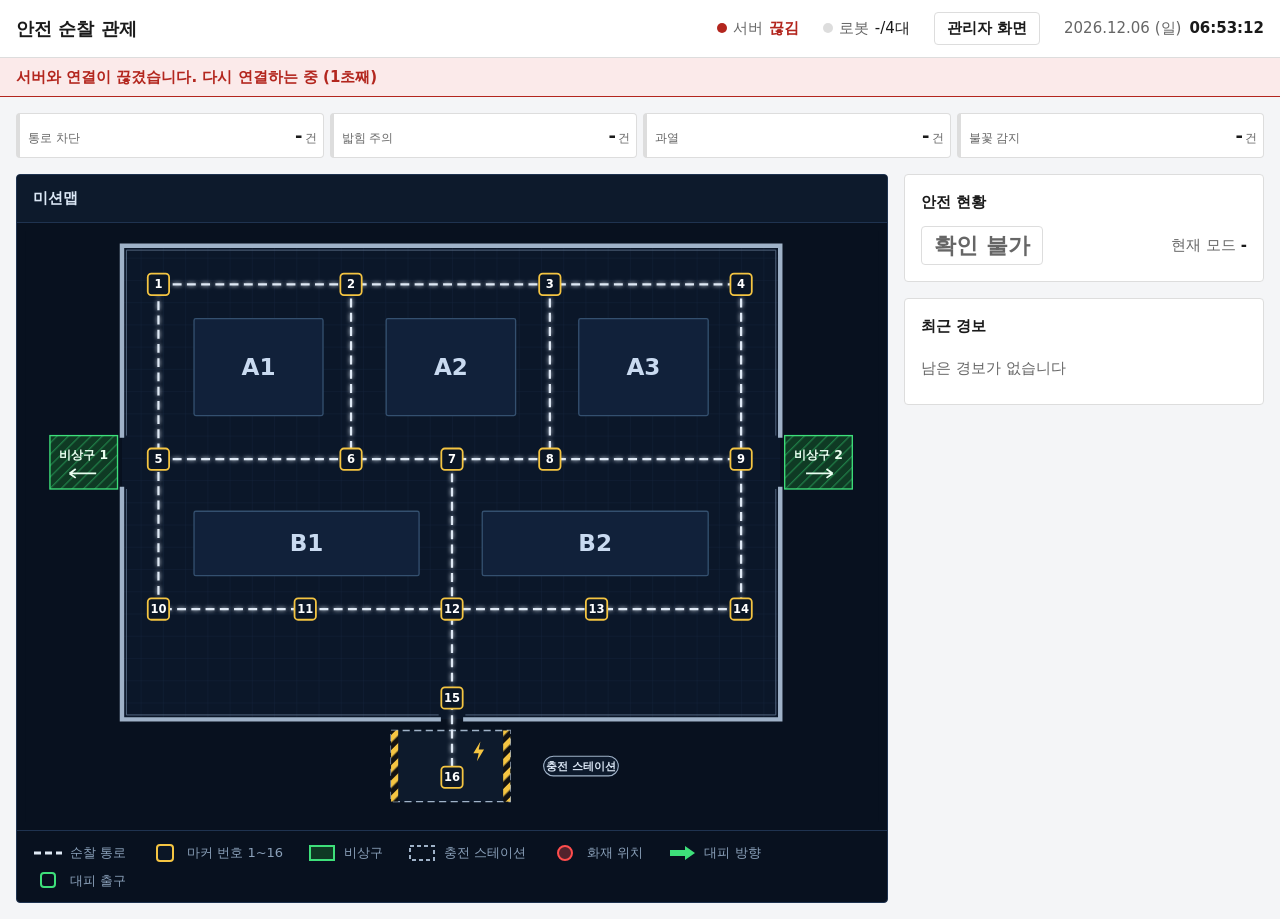
==== dashboard/index.html @ 70837c1e "dashboard: 마커 1~16 배치 준비 (서버 map_config.py가 바뀌면 맞춤) - 지도 그림: 11/27 회의 시안대로 위 줄 1~4, 가운데 줄 5~9(7 가운데 " ====
<!doctype html>
<html lang="ko">
<head>
<meta charset="utf-8">
<meta name="viewport" content="width=device-width, initial-scale=1">
<title>안전 순찰 관제</title>
<link rel="stylesheet" href="css/app.css">
</head>
<body>
<div class="evacuate" id="evacuate" hidden>
  <span>대피 모드: 화살표 방향의 비상구로 대피하세요</span>
  <div class="evacuate-actions" id="evacuate-actions"></div>
</div>

<header class="bar">
  <h1>안전 순찰 관제 <span class="view-name" id="view-name" hidden>관리자 화면</span></h1>
  <div class="conn">
    <div class="conn-item" id="server">
      <span class="dot"></span>
      <span class="label">서버</span>
      <span class="value">연결 중</span>
    </div>
    <div class="conn-item" id="robots">
      <span class="dot"></span>
      <span class="label">로봇</span>
      <span class="value">-</span>
    </div>
    <button type="button" class="sound-btn off" id="sound" data-sound="1" hidden>경보음 켜기</button>
    <a class="bar-btn" id="view-switch" href="?admin">관리자 화면</a>
    <div class="clock">
      <span id="date">-</span>
      <span id="time">-</span>
    </div>
  </div>
</header>

<div class="shell" id="shell">
<!-- 관리자 화면만: 왼쪽 탭. 실시간 관제(지금 일) / 기록(지난 일). 팝업 · 경보음 · 대피 띠는 탭과 상관없이 -->
<nav class="tabs" id="tabs" aria-label="관리자 화면 탭" hidden>
  <button type="button" class="tab on" data-tab="live" aria-pressed="true">실시간 관제 <span class="badge" id="tab-badge" hidden></span></button>
  <button type="button" class="tab" data-tab="records" aria-pressed="false">기록</button>
</nav>

<main class="main">
<div class="notice" id="notice" hidden></div>

<div class="layout">
  <!-- 요약 줄: 관리자 화면은 로봇 3칸 + 경보 4칸, 기본 화면은 경보 4칸. 경보 칸을 누르면 팝업 -->
  <section class="kpis" id="kpis" aria-label="현황 요약"></section>

  <section class="map-panel" aria-label="미션맵">
    <h2>미션맵</h2>
    <div class="map-area">
      <svg id="map" role="img" aria-label="미션맵: 구역 A1~B2, 순찰 통로, 마커 1~16, 비상구, 충전 스테이션"></svg>
    </div>
    <div class="legend" id="legend"></div>
  </section>

  <section class="panel history-panel" id="history-panel" aria-label="경보 이력" hidden>
    <h2>경보 이력 <span class="sub" id="history-sub">서버에 기록된 경보, 최근 것부터</span></h2>
    <div class="table-wrap">
      <table class="history">
        <thead><tr><th>시각</th><th>종류</th><th>로봇</th><th>경로</th><th>위치</th><th>해제</th><th>사진</th></tr></thead>
        <tbody id="history"></tbody>
      </table>
    </div>
    <div class="history-more" id="history-more"></div>
  </section>

  <aside class="side">
    <section class="panel status" aria-label="안전 현황">
      <h2>안전 현황</h2>
      <div class="status-head">
        <span class="level" id="level">-</span>
        <span class="mode">현재 모드 <b id="mode">-</b></span>
      </div>
    </section>

    <section class="panel" id="robot-panel" aria-label="로봇 현황" hidden>
      <h2>로봇 현황 <span class="sub" id="robot-count"></span></h2>
      <ul class="robot-cards" id="robot-list"></ul>
    </section>

    <section class="panel" aria-label="최근 경보">
      <h2>최근 경보</h2>
      <ul class="alerts" id="alerts"></ul>
    </section>
  </aside>

  <aside class="records-side" id="records-side" hidden>
    <section class="panel side-note helmet-panel" id="helmet-panel" aria-label="안전모 미착용 기록" hidden>
      <h2>안전모 미착용 <span class="sub">현장 음성 안내 기록, 누르면 사진</span></h2>
      <div id="helmet"></div>
    </section>

    <section class="panel stats-panel" id="stats-panel" aria-label="정탐률">
      <h2>정탐률 <span class="sub">정탐 ÷ 해제한 경보</span></h2>
      <div id="stats"></div>
    </section>
  </aside>
</div>
</main>
</div>

<!-- 요약 줄 경보 칸에 여러 건이 있을 때 고르는 목록 -->
<div class="kpi-pick" id="kpi-pick" hidden></div>
<div class="popup-wrap" id="popup" hidden></div>
<div class="viewer-wrap" id="viewer" hidden></div>

<div class="popup-wrap login-wrap" id="login" hidden>
  <form class="login" id="login-form" role="dialog" aria-modal="true" aria-labelledby="login-title">
    <h2 id="login-title">관리자 화면</h2>
    <label for="login-password">관리자 비밀번호</label>
    <input type="password" id="login-password" autocomplete="current-password">
    <p class="error" id="login-error" hidden></p>
    <div class="login-actions">
      <button type="submit" class="login-btn" id="login-btn">들어가기</button>
      <a class="login-back" id="login-back" href="./">기본 화면으로</a>
    </div>
  </form>
</div>

<script type="module" src="js/app.js"></script>
</body>
</html>
---- dashboard/css/app.css ----
:root {
  --bg: #f4f5f7;
  --panel: #ffffff;
  --text: #1a1a1a;
  --muted: #666666;
  --line: #dddddd;
  --ok: #1f7a3a;
  --bad: #b3261e;
  --bad-bg: #fbeaea;
  --warn: #8a5a00;
  --warn-bg: #fff3d6;
  --gap: 8px;
  --radius: 4px;
}

* { box-sizing: border-box; }

body {
  margin: 0;
  background: var(--bg);
  color: var(--text);
  font: 15px/1.5 "Pretendard", "Noto Sans KR", system-ui, sans-serif;
}

h1, h2 { margin: 0; font-weight: 600; }
h1 { font-size: 18px; }
h2 { font-size: 15px; margin-bottom: calc(var(--gap) * 1.5); }
.view-name {
  margin-left: var(--gap);
  padding: 1px 8px;
  border: 1px solid var(--text);
  border-radius: var(--radius);
  font-size: 13px;
  font-weight: 600;
  vertical-align: middle;
}
h2 .sub { color: var(--muted); font-weight: 400; }
ul { list-style: none; margin: 0; padding: 0; }

/* ---------- 대피 모드: 화면 맨 위에 크게 ---------- */
.evacuate {
  padding: calc(var(--gap) * 2);
  background: var(--bad);
  color: #ffffff;
  font-size: 24px;
  font-weight: 700;
  text-align: center;
}

.evacuate-actions { display: flex; flex-wrap: wrap; align-items: center; justify-content: center; gap: var(--gap); margin-top: var(--gap); font-size: 15px; font-weight: 600; }
.evacuate-actions:empty { display: none; }
.evac-btn {
  font: inherit;
  padding: 6px 16px;
  border: 2px solid #ffffff;
  border-radius: var(--radius);
  background: transparent;
  color: #ffffff;
  cursor: pointer;
}
.evac-btn.sure { background: #ffffff; color: var(--bad); }
.evac-btn:disabled { opacity: 0.7; cursor: default; }
.evac-btn:focus-visible { outline: 3px solid #ffffff; outline-offset: 2px; }
.evac-error { width: 100%; font-size: 14px; }

/* ---------- 위 막대: 제목, 연결 상태, 시각 ---------- */
.bar {
  display: flex;
  flex-wrap: wrap;
  align-items: center;
  justify-content: space-between;
  gap: calc(var(--gap) * 2);
  padding: calc(var(--gap) * 1.5) calc(var(--gap) * 2);
  background: var(--panel);
  border-bottom: 1px solid var(--line);
}

.conn { display: flex; flex-wrap: wrap; align-items: center; gap: calc(var(--gap) * 3); }
.conn-item { display: flex; align-items: center; gap: 6px; }
.conn-item .label { color: var(--muted); }
.conn-item .value { font-variant-numeric: tabular-nums; }
.conn-item.bad .value { color: var(--bad); font-weight: 600; }
.clock { display: flex; gap: var(--gap); color: var(--muted); font-variant-numeric: tabular-nums; }
.clock #time { color: var(--text); font-weight: 600; }

.dot {
  flex: none;
  width: 10px;
  height: 10px;
  border-radius: 50%;
  background: var(--line);
}
.ok > .dot { background: var(--ok); }
.bad > .dot { background: var(--bad); }
/* 로봇 현황 카드는 점이 카드(li) 안쪽 줄에 있다 */
.robot-cards li.ok .dot { background: var(--ok); }
.robot-cards li.bad .dot { background: var(--bad); }

/* ---------- 끊김 알림 줄 ---------- */
.notice {
  padding: var(--gap) calc(var(--gap) * 2);
  background: var(--bad-bg);
  color: var(--bad);
  border-bottom: 1px solid var(--bad);
  font-weight: 600;
}

/* ---------- 틀: 위 요약 줄, 왼쪽 큰 칸(지도 또는 경보 이력), 오른쪽 칸 ---------- */
.layout {
  display: grid;
  grid-template-columns: minmax(0, 1fr) 360px;
  grid-template-rows: auto auto;
  gap: calc(var(--gap) * 2);
  padding: calc(var(--gap) * 2);
}
.kpis { grid-column: 1 / -1; grid-row: 1; }
.map-panel { grid-column: 1; grid-row: 2; }
.side { grid-column: 2; grid-row: 2; align-self: start; display: flex; flex-direction: column; gap: calc(var(--gap) * 2); }
/* 기록 탭의 오른쪽 칸 (안전모 미착용, 정탐률) */
.records-side { grid-column: 2; grid-row: 2; align-self: start; display: flex; flex-direction: column; gap: calc(var(--gap) * 2); }
.records-side[hidden] { display: none; }
/* 탭이 있는 관리자 화면에서 오른쪽 칸이 표 · 지도 폭 때문에 화면 밖으로 밀리지 않게 */
.main { min-width: 0; }

/* ---------- 탭 (관리자 화면): 왼쪽 세로 탭, 좁은 화면에서는 위 가로 탭 ---------- */
.shell.has-tabs { display: grid; grid-template-columns: 168px minmax(0, 1fr); align-items: start; }
.tabs {
  position: sticky;
  top: 0;
  display: flex;
  flex-direction: column;
  gap: 4px;
  min-height: calc(100vh - 60px);
  padding: calc(var(--gap) * 2) var(--gap);
  background: var(--panel);
  border-right: 1px solid var(--line);
}
.tabs[hidden] { display: none; }
.tab {
  display: flex;
  align-items: center;
  justify-content: space-between;
  font: inherit;
  font-weight: 600;
  padding: 10px 12px;
  border: 0;
  border-radius: var(--radius);
  background: none;
  color: var(--muted);
  text-align: left;
  cursor: pointer;
}
.tab:hover { background: var(--bg); color: var(--text); }
.tab.on { background: var(--text); color: #ffffff; }
.tab:focus-visible { outline: 2px solid var(--text); outline-offset: 2px; }
.badge { min-width: 22px; padding: 1px 7px; border-radius: 11px; background: var(--bad); color: #ffffff; font-size: 12px; text-align: center; }
.badge[hidden] { display: none; }
/* 실시간 관제: 지도 + 오른쪽 칸. 기록: 경보 이력 + 기록 오른쪽 칸 */
.shell.tab-live .history-panel,
.shell.tab-live .records-side,
.shell.tab-records .map-panel,
.shell.tab-records .side { display: none; }

/* ---------- 요약 줄 (지도 위) ---------- */
/* 늘 한 줄 (관리자 7칸, 기본 4칸). 칸은 같은 폭으로 나눠 가지고, 이름은 줄이 바뀌지 않는다 */
.kpis { display: flex; gap: var(--gap); }
.kpi {
  flex: 1 1 0;
  min-width: 0;
  display: flex;
  align-items: baseline;
  gap: 6px;
  padding: 10px 12px;
  background: var(--panel);
  border: 1px solid var(--line);
  border-left: 4px solid var(--line);
  border-radius: var(--radius);
}
/* 로봇 칸과 경보 칸 사이를 조금 띄운다 */
.kpi.group-end { margin-right: calc(var(--gap) * 2); }
.kpi-label { margin-right: auto; min-width: 0; overflow: hidden; color: var(--muted); font-size: 13px; white-space: nowrap; text-overflow: ellipsis; }
.kpi b { font-size: 22px; font-variant-numeric: tabular-nums; }
.kpi-unit { color: var(--muted); font-size: 13px; white-space: nowrap; }
.kpi.ok { border-left-color: var(--ok); }
.kpi.warn { border-left-color: var(--warn); background: var(--warn-bg); }
.kpi.warn b { color: var(--warn); }
.kpi.bad { border-left-color: var(--bad); background: var(--bad-bg); }
.kpi.bad b { color: var(--bad); }
/* 중간 폭(노트북 작은 화면): 칸 안 여백과 글자를 줄여 이름이 잘리지 않게 */
@media (max-width: 1300px) {
  .kpis { gap: 6px; }
  .kpi { gap: 2px; padding: 8px 6px 8px 8px; }
  .kpi-label, .kpi-unit { font-size: 12px; }
  .kpi b { font-size: 18px; }
  .kpi.group-end { margin-right: var(--gap); }
}
.kpi-btn { font: inherit; color: inherit; text-align: left; cursor: pointer; }
.kpi-btn:hover { box-shadow: inset 0 0 0 2px var(--text); }
.kpi-btn:focus-visible { outline: 2px solid var(--text); outline-offset: 2px; }
/* 여러 건일 때 고르는 목록 (누른 칸 바로 아래) */
.kpi-pick {
  position: absolute;
  z-index: 9;
  width: 290px;
  padding: var(--gap);
  background: var(--panel);
  border: 1px solid var(--text);
  border-radius: var(--radius);
}
.kpi-pick[hidden] { display: none; }
.kpi-pick-title { margin: 0 0 6px; color: var(--muted); font-size: 13px; }
.kpi-pick ul { margin: 0; padding: 0; list-style: none; }
.kpi-pick button {
  display: grid;
  grid-template-columns: 80px 1fr auto;
  gap: var(--gap);
  width: 100%;
  padding: 6px 8px;
  border: 0;
  border-radius: var(--radius);
  background: none;
  font: inherit;
  font-size: 14px;
  text-align: left;
  cursor: pointer;
}
.kpi-pick button:hover { background: var(--bg); }
.kpi-pick button:focus-visible { outline: 2px solid var(--text); outline-offset: -2px; }

.panel {
  background: var(--panel);
  border: 1px solid var(--line);
  border-radius: var(--radius);
  padding: calc(var(--gap) * 2);
}

/* 지도 패널은 계획 페이지의 관제 지도처럼 어두운 화면 */
.map-panel {
  display: flex;
  flex-direction: column;
  align-self: start;
  background: #08111f;
  color: #dbe7f5;
  border: 1px solid #1f3350;
  border-radius: var(--radius);
  overflow: hidden;
}
.map-panel h2 {
  margin: 0;
  padding: calc(var(--gap) * 1.5) calc(var(--gap) * 2);
  background: #0d1a2c;
  border-bottom: 1px solid #1f3350;
}
.map-area { padding: var(--gap); }
.map-area svg { display: block; width: 100%; height: auto; }
.legend {
  display: flex;
  flex-wrap: wrap;
  gap: var(--gap) calc(var(--gap) * 3);
  padding: calc(var(--gap) * 1.5) calc(var(--gap) * 2);
  border-top: 1px solid #1f3350;
  font-size: 13px;
  color: #8aa0b9;
}
.legend span { display: inline-flex; align-items: center; gap: 7px; }
.legend svg { flex: none; }

/* 경보 이력은 기록 탭의 왼쪽 큰 칸 */
.history-panel { grid-column: 1; grid-row: 2; align-self: start; }
.table-wrap { overflow-x: auto; }
.history { width: 100%; min-width: 440px; border-collapse: collapse; font-size: 14px; }
.history th, .history td { padding: 6px; border-bottom: 1px solid var(--line); text-align: left; white-space: nowrap; }
/* 해제 칸은 "경보 해제"와 시각 사이에서 줄이 바뀔 수 있다 */
.history td.state { white-space: normal; }
.history td.state span { white-space: nowrap; }
.history th { color: var(--muted); font-weight: 500; font-size: 13px; }
.history .type { font-weight: 600; }
.history .type.fire { color: var(--bad); }
.history .type.warn { color: var(--warn); }
.history .done { color: var(--muted); }
.history .open { color: var(--bad); font-weight: 600; }
.history .empty { color: var(--muted); }
.row-btn {
  padding: 0;
  border: 0;
  background: none;
  font: inherit;
  color: inherit;
  text-decoration: underline;
  cursor: pointer;
  font-variant-numeric: tabular-nums;
}
.photo-btn {
  display: inline-block;
  padding: 2px 10px;
  border: 1px solid var(--line);
  border-radius: var(--radius);
  color: var(--text);
  font-size: 13px;
  text-decoration: none;
}
.photo-btn:hover { background: var(--bg); }
.photo-btn:focus-visible { outline: 2px solid var(--text); outline-offset: 2px; }
.no-photo { color: var(--muted); font-size: 13px; }
.row-btn:focus-visible { outline: 2px solid var(--text); outline-offset: 2px; }
.done-text { margin: 0; padding: 8px 14px; border: 1px solid var(--line); border-radius: var(--radius); color: var(--muted); text-align: center; }

@media (max-width: 900px) {
  /* minmax(0, …): 경보 이력 표의 최소 폭 때문에 화면 전체가 옆으로 밀리지 않게. 표는 자기 칸 안에서 옆으로 넘긴다 */
  .layout { grid-template-columns: minmax(0, 1fr); grid-template-rows: none; }
  .kpis, .map-panel, .history-panel, .records-side { grid-column: auto; grid-row: auto; }
  /* 한 줄로 쌓일 때: 요약 줄, 안전 현황, 지도 순. 오른쪽 칸 틀을 풀어 칸마다 순서를 정한다 */
  .kpis { order: -2; }
  .side { display: contents; }
  .side > .status { order: -1; }
  .kpi.group-end { margin-right: 0; }
  /* 휴대폰처럼 좁으면 두 줄: 로봇 3칸 한 줄, 경보 4칸 한 줄 */
  .kpis { flex-wrap: wrap; }
  .kpi { flex: 1 1 calc(25% - 6px); }
  .kpi.robot-tile { flex-basis: calc(33.3% - 6px); }
  /* 탭은 위 가로 탭으로 */
  .shell.has-tabs { grid-template-columns: minmax(0, 1fr); }
  .tabs { position: static; flex-direction: row; min-height: 0; padding: var(--gap) 16px; border-right: 0; border-bottom: 1px solid var(--line); }
  .tab { flex: 1; justify-content: center; gap: 6px; }
}

/* ---------- 안전 현황 ---------- */
.status-head {
  display: flex;
  flex-wrap: wrap;
  align-items: center;
  justify-content: space-between;
  gap: var(--gap);
}
.status-head .mode { color: var(--muted); }
.status-head .mode b { color: var(--text); }
#mode.evacuate-text { color: var(--bad); }

.level {
  display: inline-block;
  padding: 2px 12px;
  border: 1px solid var(--line);
  border-radius: var(--radius);
  font-size: 22px;
  font-weight: 700;
}
.level.safe { color: var(--ok); border-color: var(--ok); }
.level.caution { color: var(--warn); border-color: var(--warn); background: var(--warn-bg); }
.level.fire { color: #ffffff; border-color: var(--bad); background: var(--bad); }
.level.unknown { color: var(--muted); }


/* ---------- 로봇 현황 ---------- */
.robot-cards { display: grid; grid-template-columns: 1fr 1fr; gap: var(--gap); }
.robot-cards li {
  padding: var(--gap) calc(var(--gap) * 1.5);
  border: 1px solid var(--line);
  border-radius: var(--radius);
}
.robot-cards li.bad { border-color: var(--bad); background: var(--bad-bg); }
.robot-cards .top { display: flex; align-items: center; gap: 6px; margin-bottom: 2px; }
.robot-cards .name { font-weight: 600; }
.robot-cards .state { margin-left: auto; font-size: 13px; }
.robot-cards li.bad .state { color: var(--bad); font-weight: 600; }
/* 길 중간에 멈춘 로봇: 주황 테두리, 상태 "멈춤", 아래에 이유 (연결 끊김보다 약하게) */
.robot-cards li.stopped { border-color: var(--warn); background: var(--warn-bg); }
.robot-cards li.stopped .state { color: var(--warn); font-weight: 600; }
.robot-cards .stop-reason { font-size: 13px; color: var(--warn); font-weight: 600; }
.robot-cards .place { font-size: 14px; }
.robot-cards .meta { font-size: 13px; color: var(--muted); font-variant-numeric: tabular-nums; }
.robot-cards .meta > span { white-space: nowrap; }
.robot-cards .version { margin-top: 2px; font-size: 12px; color: var(--muted); font-variant-numeric: tabular-nums; }
.robot-cards .battery.low { color: var(--warn); font-weight: 600; }
.robot-cards .battery.empty { color: var(--bad); font-weight: 600; }

/* ---------- 최근 경보 ---------- */
.alerts li {
  display: grid;
  grid-template-columns: 1fr auto;
  gap: 0 var(--gap);
  padding: var(--gap) 0;
  border-bottom: 1px solid var(--line);
}
.alerts li:last-child { border-bottom: 0; }
.alerts .type { font-weight: 600; }
.alerts .type.fire { color: var(--bad); }
.alerts .type.warn { color: var(--warn); }
.alerts .where { grid-column: 1; font-size: 13px; color: var(--muted); }
.alerts .at { grid-row: 1; grid-column: 2; font-size: 13px; color: var(--muted); font-variant-numeric: tabular-nums; }
.alerts .empty { color: var(--muted); }

/* 관리자 화면: 최근 경보를 눌러 경보 상세에서 본다 */
.alerts li:has(.alert-btn) { display: block; padding: 0; }
.alert-btn {
  display: grid;
  grid-template-columns: 1fr auto;
  gap: 0 var(--gap);
  width: 100%;
  padding: var(--gap) 6px;
  border: 0;
  background: none;
  font: inherit;
  color: inherit;
  text-align: left;
  cursor: pointer;
}
.alert-btn:focus-visible { outline: 2px solid var(--text); outline-offset: -2px; }

/* ---------- 경보 사진 (팝업) ---------- */
.muted { color: var(--muted); font-size: 13px; }

.photo { display: block; margin-bottom: var(--gap); }
.photo img { display: block; width: 100%; aspect-ratio: 4 / 3; object-fit: cover; border: 1px solid var(--line); border-radius: var(--radius); }
.photo.none {
  display: flex;
  align-items: center;
  justify-content: center;
  aspect-ratio: 4 / 3;
  background: var(--bg);
  border: 1px solid var(--line);
  border-radius: var(--radius);
  color: var(--muted);
}

.error { margin: var(--gap) 0 0; color: var(--bad); font-size: 13px; }

/* ---------- 경보음 켜기 (관리자 화면) ---------- */
/* 위 막대 버튼(경보음, 관리자 화면 · 기본 화면으로)은 옆의 서버 · 로봇 글자와 같은 크기 */
.sound-btn,
.bar-btn {
  font: inherit;
  padding: 4px 12px;
  border: 1px solid var(--line);
  border-radius: var(--radius);
  background: var(--panel);
  color: var(--text);
  cursor: pointer;
}
.sound-btn.off { border-color: var(--warn); background: var(--warn-bg); color: var(--warn); font-weight: 600; }
.sound-btn:focus-visible,
.bar-btn:focus-visible { outline: 2px solid var(--text); outline-offset: 2px; }
.bar-btn { display: inline-block; text-decoration: none; font-weight: 600; }
.bar-btn:hover { background: var(--bg); }

/* ---------- 경보 팝업: 통로 차단 · 밟힘 주의 · 과열 · 불꽃 감지 ---------- */
/* 기본 화면은 위치 지도와 위치 글만 */
.popup-body.where-only { grid-template-columns: 1fr; }
/* 팝업의 값 (시각, 로봇, 경로, 위치, 신뢰도, 온도, 사람): 사진 · 지도 아래 한 줄, 좁으면 여러 줄 */
.popup .fields { grid-template-columns: repeat(auto-fit, minmax(110px, 1fr)); margin: 0 0 calc(var(--gap) * 1.5); }
.popup-wrap {
  position: fixed;
  inset: 0;
  z-index: 10;
  display: flex;
  align-items: center;
  justify-content: center;
  padding: 16px;
  background: rgba(0, 0, 0, 0.45);
}
.popup-wrap[hidden] { display: none; }
.popup {
  width: min(720px, 100%);
  max-height: 100%;
  overflow: auto;
  padding: calc(var(--gap) * 2);
  background: var(--panel);
  border-top: 6px solid var(--warn);
  border-radius: var(--radius);
}
.popup.fire { border-top-color: var(--bad); }
.popup-head { display: flex; flex-wrap: wrap; align-items: baseline; justify-content: space-between; gap: var(--gap); margin-bottom: calc(var(--gap) * 1.5); }
.popup-head h2 { margin: 0; font-size: 22px; }
.popup.fire .popup-head h2 { color: var(--bad); }
.popup.warn .popup-head h2 { color: var(--warn); }
.popup-body { display: grid; grid-template-columns: minmax(0, 1fr) minmax(0, 1fr); gap: calc(var(--gap) * 1.5); margin-bottom: calc(var(--gap) * 1.5); }
.popup-body .photo { margin: 0; }
.mini-map { display: block; width: 100%; height: auto; border-radius: var(--radius); }
.popup-where { margin: var(--gap) 0 0; font-weight: 600; }
.popup button {
  font: inherit;
  padding: 8px 14px;
  border-radius: var(--radius);
  cursor: pointer;
}
.popup .check { width: 100%; border: 1px solid var(--text); background: var(--text); color: #ffffff; font-weight: 600; }
.popup .check:disabled { opacity: 0.6; cursor: default; }
.popup-close { width: 100%; margin-top: var(--gap); border: 1px solid var(--line); background: var(--panel); color: var(--muted); }
.popup button:focus-visible { outline: 2px solid var(--text); outline-offset: 2px; }
@media (max-width: 600px) {
  .popup-body { grid-template-columns: 1fr; }
}

/* ---------- 사진 크게 보기 (팝업보다 위) ---------- */
.viewer-wrap {
  position: fixed;
  inset: 0;
  z-index: 20;
  display: flex;
  align-items: center;
  justify-content: center;
  padding: 16px;
  background: rgba(0, 0, 0, 0.8);
}
.viewer-wrap[hidden] { display: none; }
.viewer { display: flex; flex-direction: column; align-items: center; gap: var(--gap); max-width: 100%; max-height: 100%; }
.viewer img { display: block; max-width: 100%; max-height: calc(100vh - 100px); object-fit: contain; border-radius: var(--radius); }
.viewer-close {
  font: inherit;
  padding: 8px 24px;
  border: 1px solid #ffffff;
  border-radius: var(--radius);
  background: transparent;
  color: #ffffff;
  cursor: pointer;
}
.viewer-close:focus-visible { outline: 2px solid #ffffff; outline-offset: 2px; }

.fields { display: grid; grid-template-columns: 1fr 1fr; gap: var(--gap); margin: calc(var(--gap) * 1.5) 0 0; }
.fields dt { color: var(--muted); font-size: 13px; }
.fields dd { margin: 0; font-variant-numeric: tabular-nums; }

/* ---------- 관리자 비밀번호 (관리자 화면에 들어갈 때, 비밀번호가 바뀌었을 때) ---------- */
.login-wrap { z-index: 20; }
.login {
  display: flex;
  flex-direction: column;
  gap: var(--gap);
  width: min(360px, 100%);
  padding: calc(var(--gap) * 2.5);
  background: var(--panel);
  border-top: 6px solid var(--text);
  border-radius: var(--radius);
}
.login h2 { margin: 0 0 var(--gap); font-size: 20px; }
.login label { color: var(--muted); font-size: 14px; }
.login input {
  font: inherit;
  padding: 8px 10px;
  border: 1px solid var(--line);
  border-radius: var(--radius);
}
.login input:focus-visible { outline: 2px solid var(--text); outline-offset: 1px; }
.login .error { margin: 0; }
.login-actions { display: flex; align-items: center; justify-content: space-between; gap: var(--gap); margin-top: var(--gap); }
.login-btn {
  font: inherit;
  font-weight: 600;
  padding: 8px 18px;
  border: 1px solid var(--text);
  border-radius: var(--radius);
  background: var(--text);
  color: #ffffff;
  cursor: pointer;
}
.login-btn:disabled { opacity: 0.6; cursor: default; }
.login-btn:focus-visible { outline: 2px solid var(--text); outline-offset: 2px; }
.login-back { color: var(--muted); font-size: 14px; }

/* ---------- 경보 해제 · 오탐 (경보 상세 칸, 팝업) ---------- */
/* 경보 해제가 넓고, 오탐은 테두리만. 상세 칸 · 팝업의 width: 100%보다 뒤에 둔다 */
.check-row { display: flex; gap: var(--gap); }
.check-row .check { width: auto; flex: 2 1 0; }
.check-row .check.false-alarm { flex: 1 1 0; background: var(--panel); color: var(--text); }
.check-row .check.false-alarm:hover { background: var(--bg); }

/* ---------- 정탐률, 경보 이력 더 보기 (관리자 화면) ---------- */
/* 정탐률: 오른쪽 칸 맨 아래, 작은 글씨 (참고용 정보) */
.stats-panel h2 { font-size: 14px; }
.stat-table { width: 100%; border-collapse: collapse; font-size: 13px; font-variant-numeric: tabular-nums; }
.stat-table th, .stat-table td { padding: 3px 0; text-align: left; font-weight: 400; }
.stat-table th { color: var(--muted); }
.stat-table td:nth-child(2) { width: 48px; text-align: right; padding-right: 10px; }
.stat-table td.muted { font-size: 12px; }
.stat-table tr:first-child th, .stat-table tr:first-child td:nth-child(2) { color: var(--text); font-weight: 600; }
/* 안전모 미착용 기록: 정탐률과 같은 작은 글씨 */
.helmet-panel h2 { font-size: 14px; }
.helmet-panel p { margin: 0 0 6px; font-size: 13px; }
.helmet-panel .helmet-count b { font-size: 15px; }
.helmet-panel .empty { color: var(--muted); }
.helmet-recent td { padding: 3px 8px 3px 0; white-space: nowrap; }
.stat-note { margin: var(--gap) 0 0; color: var(--muted); font-size: 12px; }
.history-more { display: flex; flex-wrap: wrap; align-items: center; gap: var(--gap); margin-top: var(--gap); }
.history-more:empty { display: none; }
.history-more .error { margin: 0; }
.more-btn {
  font: inherit;
  font-size: 14px;
  padding: 4px 12px;
  border: 1px solid var(--line);
  border-radius: var(--radius);
  background: var(--panel);
  color: var(--text);
  cursor: pointer;
}
.more-btn:hover { background: var(--bg); }
.more-btn:focus-visible { outline: 2px solid var(--text); outline-offset: 2px; }

/* ---------- 멈춘 로봇: 다시 출발 (관리자 화면) ---------- */
.resume-btn {
  margin-top: 6px;
  padding: 3px 12px;
  border: 1px solid var(--warn);
  border-radius: var(--radius);
  background: var(--panel);
  color: var(--warn);
  font: inherit;
  font-size: 13px;
  font-weight: 600;
  cursor: pointer;
}
.resume-btn:hover { background: var(--warn-bg); }
.resume-btn:disabled { opacity: 0.6; cursor: default; }
.resume-btn:focus-visible { outline: 2px solid var(--text); outline-offset: 2px; }
.robot-cards .error { margin: 4px 0 0; }

/* ---------- 안전모 미착용 기록: 줄을 누르면 사진 팝업 ---------- */
.helmet-hint { margin: 4px 0 2px; }
.helmet-list { margin: 0; padding: 0; list-style: none; }
.helmet-btn {
  display: grid;
  grid-template-columns: 78px 1fr auto auto;
  gap: 8px;
  width: 100%;
  padding: 4px 6px;
  border: 0;
  border-radius: var(--radius);
  background: none;
  font: inherit;
  font-size: 13px;
  text-align: left;
  white-space: nowrap;
  cursor: pointer;
}
.helmet-btn:hover { background: var(--bg); }
.helmet-btn:focus-visible { outline: 2px solid var(--text); outline-offset: -2px; }
.helmet-photo { color: var(--text); text-decoration: underline; }
.helmet-photo.none { color: var(--muted); text-decoration: none; }
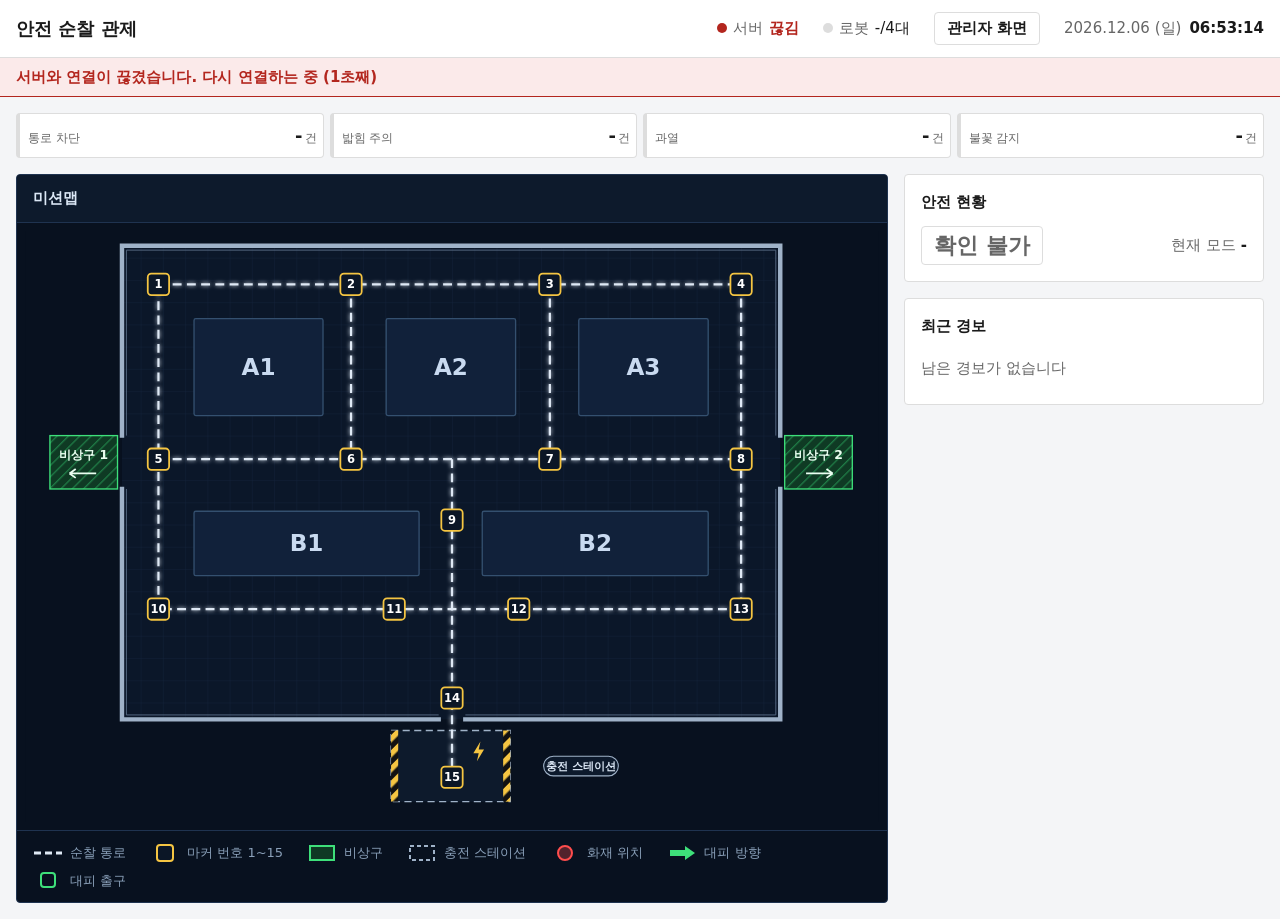
==== commit 397a3ca2: "Merge pull request #30 from myeongsu-dev/dashboard/plan dashboard: 대피 안내, 관리자 잠금, 오탐 · 지난 경보, 관리자 화면" ====
--- a/dashboard/index.html
+++ b/dashboard/index.html
@@ -51,7 +51,7 @@
   <section class="map-panel" aria-label="미션맵">
     <h2>미션맵</h2>
     <div class="map-area">
-      <svg id="map" role="img" aria-label="미션맵: 구역 A1~B2, 순찰 통로, 마커 1~16, 비상구, 충전 스테이션"></svg>
+      <svg id="map" role="img" aria-label="미션맵: 구역 A1~B2, 순찰 통로, 마커 1~15, 비상구, 충전 스테이션"></svg>
     </div>
     <div class="legend" id="legend"></div>
   </section>
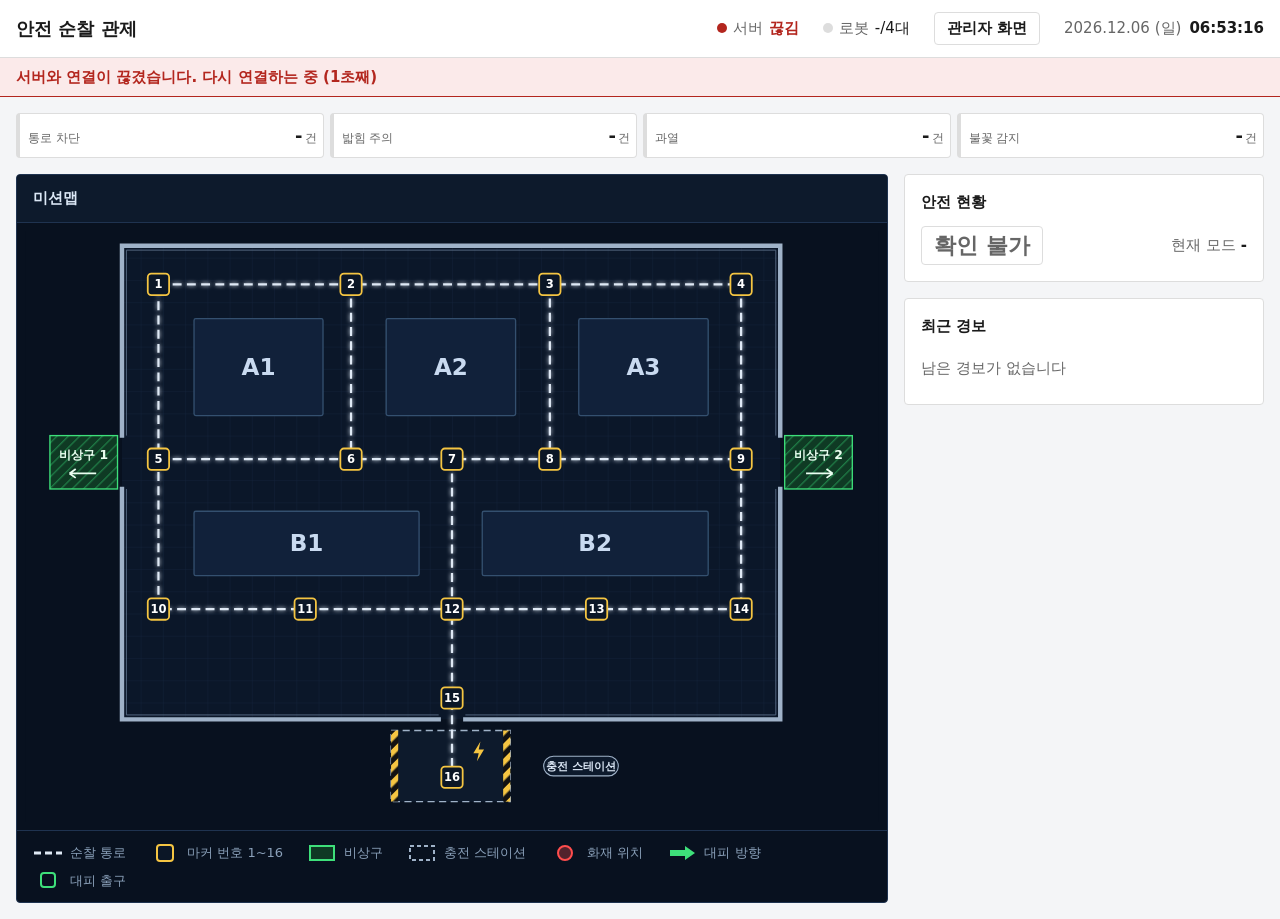
==== commit 6c5cd526: "Merge pull request #36 from myeongsu-dev/dashboard/markers-16 dashboard: 새 맵(마커 1~16) 지도, 서버 대기(wait" ====
--- a/dashboard/index.html
+++ b/dashboard/index.html
@@ -51,7 +51,7 @@
   <section class="map-panel" aria-label="미션맵">
     <h2>미션맵</h2>
     <div class="map-area">
-      <svg id="map" role="img" aria-label="미션맵: 구역 A1~B2, 순찰 통로, 마커 1~15, 비상구, 충전 스테이션"></svg>
+      <svg id="map" role="img" aria-label="미션맵: 구역 A1~B2, 순찰 통로, 마커 1~16, 비상구, 충전 스테이션"></svg>
     </div>
     <div class="legend" id="legend"></div>
   </section>
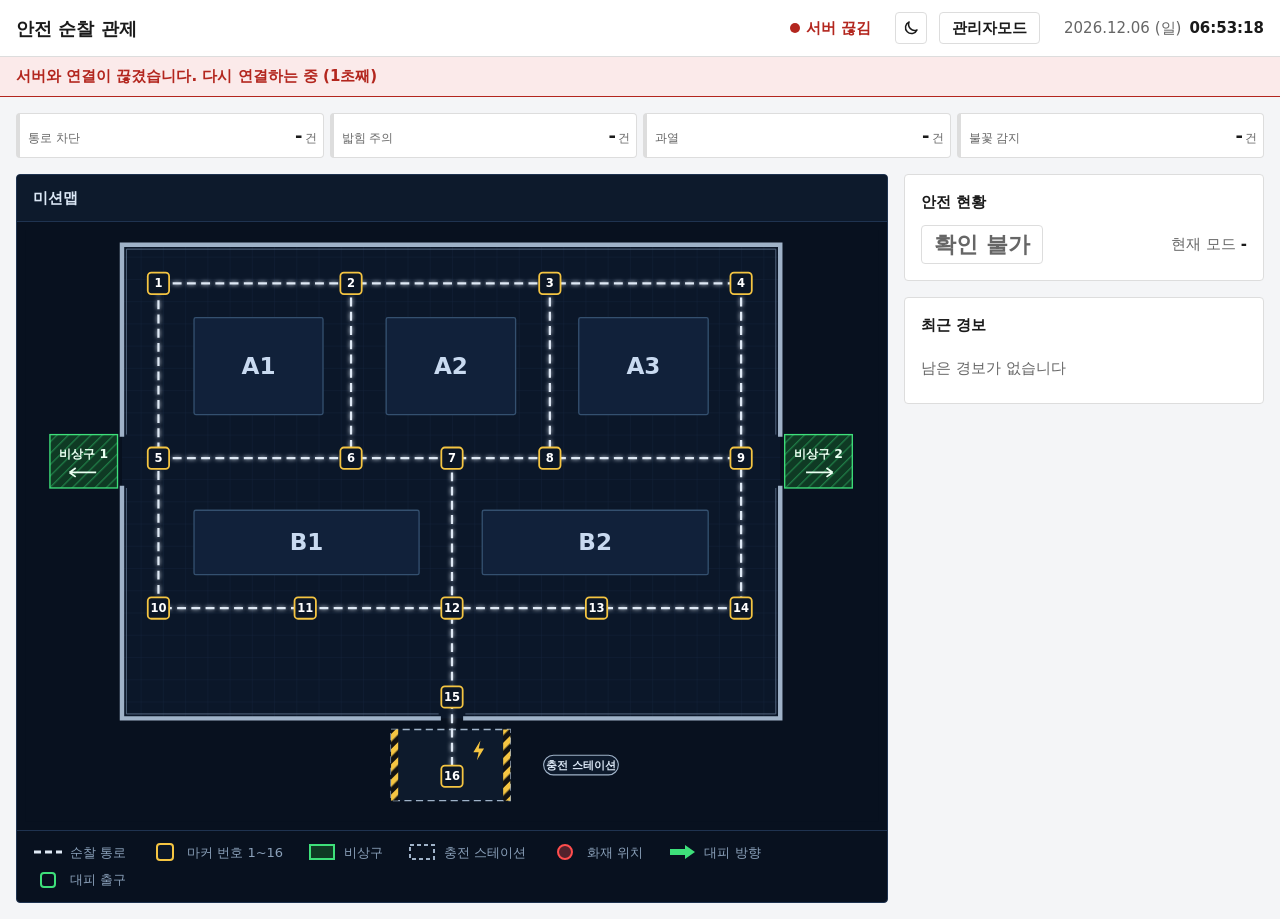
==== commit a56e50b1: "dashboard: 불꽃 감지 팝업에 화재 확정(대피 모드), 불꽃 감지 · 대피 소리는 꺼져 있어도 남, 위 막대 정리, 경보 이력 · 안전모 기록 10건씩 쪽 번호" ====
--- a/dashboard/index.html
+++ b/dashboard/index.html
@@ -13,20 +13,19 @@
 </div>
 
 <header class="bar">
-  <h1>안전 순찰 관제 <span class="view-name" id="view-name" hidden>관리자 화면</span></h1>
+  <h1>안전 순찰 관제 <span class="view-name" id="view-name" hidden>관리자모드</span></h1>
   <div class="conn">
-    <div class="conn-item" id="server">
+    <!-- 서버 · 로봇 연결을 한 줄로. 문제가 있을 때만 빨강 -->
+    <div class="conn-item" id="conn-status">
       <span class="dot"></span>
-      <span class="label">서버</span>
       <span class="value">연결 중</span>
     </div>
-    <div class="conn-item" id="robots">
-      <span class="dot"></span>
-      <span class="label">로봇</span>
-      <span class="value">-</span>
-    </div>
-    <button type="button" class="sound-btn off" id="sound" data-sound="1" hidden>경보음 켜기</button>
-    <a class="bar-btn" id="view-switch" href="?admin">관리자 화면</a>
+    <button type="button" class="icon-btn sound-btn off" id="sound" data-sound="1" hidden></button>
+    <!-- 다크 모드: 버튼 자리만 (기능은 나중에) -->
+    <button type="button" class="icon-btn" id="theme" title="다크 모드 (준비 중)" aria-label="다크 모드 (준비 중)">
+      <svg viewBox="0 0 24 24" width="18" height="18" aria-hidden="true"><path d="M20 14.5A8 8 0 0 1 9.5 4a8 8 0 1 0 10.5 10.5z" fill="none" stroke="currentColor" stroke-width="2" stroke-linejoin="round"/></svg>
+    </button>
+    <a class="bar-btn" id="view-switch" href="?admin">관리자모드</a>
     <div class="clock">
       <span id="date">-</span>
       <span id="time">-</span>
@@ -58,7 +57,8 @@
 
   <section class="panel history-panel" id="history-panel" aria-label="경보 이력" hidden>
     <h2>경보 이력 <span class="sub" id="history-sub">서버에 기록된 경보, 최근 것부터</span></h2>
-    <div class="table-wrap">
+    <div class="hist-tools" id="history-tools" role="group" aria-label="종류 거르기"></div>
+    <div class="table-wrap hist-box">
       <table class="history">
         <thead><tr><th>시각</th><th>종류</th><th>로봇</th><th>경로</th><th>위치</th><th>해제</th><th>사진</th></tr></thead>
         <tbody id="history"></tbody>
@@ -115,7 +115,7 @@
     <p class="error" id="login-error" hidden></p>
     <div class="login-actions">
       <button type="submit" class="login-btn" id="login-btn">들어가기</button>
-      <a class="login-back" id="login-back" href="./">기본 화면으로</a>
+      <a class="login-back" id="login-back" href="./">기본모드</a>
     </div>
   </form>
 </div>
--- a/dashboard/css/app.css
+++ b/dashboard/css/app.css
@@ -75,7 +75,9 @@
   border-bottom: 1px solid var(--line);
 }
 
-.conn { display: flex; flex-wrap: wrap; align-items: center; gap: calc(var(--gap) * 3); }
+.conn { display: flex; flex-wrap: wrap; align-items: center; gap: calc(var(--gap) * 1.5); }
+.conn .conn-item { margin-right: calc(var(--gap) * 1.5); }
+.conn .clock { margin-left: calc(var(--gap) * 1.5); }
 .conn-item { display: flex; align-items: center; gap: 6px; }
 .conn-item .label { color: var(--muted); }
 .conn-item .value { font-variant-numeric: tabular-nums; }
@@ -425,7 +427,7 @@
 .error { margin: var(--gap) 0 0; color: var(--bad); font-size: 13px; }
 
 /* ---------- 경보음 켜기 (관리자 화면) ---------- */
-/* 위 막대 버튼(경보음, 관리자 화면 · 기본 화면으로)은 옆의 서버 · 로봇 글자와 같은 크기 */
+/* 위 막대 버튼(경보음, 관리자모드 · 기본모드)은 옆의 서버 · 로봇 글자와 같은 크기 */
 .sound-btn,
 .bar-btn {
   font: inherit;
@@ -436,7 +438,27 @@
   color: var(--text);
   cursor: pointer;
 }
-.sound-btn.off { border-color: var(--warn); background: var(--warn-bg); color: var(--warn); font-weight: 600; }
+/* 아이콘 버튼 (경보음, 다크 모드): 옆 버튼과 같은 높이, 정사각 */
+.icon-btn {
+  display: inline-flex;
+  align-items: center;
+  justify-content: center;
+  width: 32px;
+  height: 32px;
+  padding: 0;
+  font: inherit;
+  border: 1px solid var(--line);
+  border-radius: var(--radius);
+  background: var(--panel);
+  color: var(--text);
+  cursor: pointer;
+}
+.icon-btn[hidden] { display: none; }
+.icon-btn:hover { background: var(--bg); }
+.icon-btn:focus-visible { outline: 2px solid var(--text); outline-offset: 2px; }
+.sound-btn.off { color: var(--muted); }
+.bar-btn { height: 32px; box-sizing: border-box; }
+.sr-only { position: absolute; width: 1px; height: 1px; padding: 0; margin: -1px; overflow: hidden; clip: rect(0 0 0 0); white-space: nowrap; border: 0; }
 .sound-btn:focus-visible,
 .bar-btn:focus-visible { outline: 2px solid var(--text); outline-offset: 2px; }
 .bar-btn { display: inline-block; text-decoration: none; font-weight: 600; }
@@ -635,3 +657,34 @@
 .helmet-btn:focus-visible { outline: 2px solid var(--text); outline-offset: -2px; }
 .helmet-photo { color: var(--text); text-decoration: underline; }
 .helmet-photo.none { color: var(--muted); text-decoration: none; }
+
+/* ---------- 경보 이력: 종류 거르기, 표 높이 고정(10줄), 쪽 번호 (안전모 기록도 같은 쪽 번호) ---------- */
+.hist-tools { display: flex; flex-wrap: wrap; align-items: center; gap: 6px; margin: 4px 0 10px; }
+.chip { font: inherit; font-size: 13px; padding: 4px 10px; border: 1px solid var(--line); border-radius: 999px; background: var(--panel); color: var(--text); cursor: pointer; }
+.chip span { color: var(--muted); margin-left: 2px; font-variant-numeric: tabular-nums; }
+.chip.on { background: var(--text); border-color: var(--text); color: var(--panel); }
+.chip.on span { color: inherit; opacity: 0.75; }
+.chip:focus-visible, .pg:focus-visible { outline: 2px solid var(--text); outline-offset: 2px; }
+.hist-box { height: 424px; overflow: auto; border: 1px solid var(--line); border-radius: var(--radius); }
+.hist-box thead th { position: sticky; top: 0; background: var(--panel); z-index: 1; }
+.hist-box .history td, .hist-box .history th { padding: 8px 10px; }
+.pager { display: flex; flex-wrap: wrap; align-items: center; gap: 4px; flex: 1; }
+.pg { font: inherit; font-size: 13px; min-width: 32px; height: 30px; padding: 0 10px; border: 1px solid var(--line); border-radius: var(--radius); background: var(--panel); color: var(--text); cursor: pointer; }
+.pg:hover:not(:disabled) { background: var(--bg); }
+.pg:disabled { opacity: 0.4; cursor: default; }
+.pg.on { background: var(--text); border-color: var(--text); color: var(--panel); font-weight: 600; }
+.pg-gap { padding: 0 4px; color: var(--muted); }
+.pg-info { margin-left: auto; font-size: 13px; }
+.helmet-panel .pager { margin-top: 8px; }
+.helmet-panel .pg { min-width: 28px; height: 26px; padding: 0 7px; font-size: 12px; }
+
+/* ---------- 불꽃 감지 팝업: 화재 확정 (대피 모드) ---------- */
+.fire-row { display: flex; flex-wrap: wrap; align-items: center; gap: var(--gap); margin-bottom: var(--gap); }
+.fire-row.asking { padding: 10px; border: 1px solid var(--bad); border-radius: var(--radius); background: var(--bad-bg, #fdecec); }
+.fire-ask { flex-basis: 100%; margin: 0; color: var(--bad); font-weight: 600; font-size: 14px; }
+.fire-btn { flex: 1; min-height: 44px; padding: 8px 16px; border: 0; border-radius: var(--radius); background: var(--bad); color: #fff; font: inherit; font-weight: 700; cursor: pointer; }
+.fire-btn:hover:not(:disabled) { filter: brightness(0.92); }
+.fire-btn:disabled { opacity: 0.6; cursor: default; }
+.fire-btn:focus-visible { outline: 2px solid var(--text); outline-offset: 2px; }
+.fire-row .check { flex: 0 0 auto; }
+.fire-done { margin: 0 0 var(--gap); color: var(--bad); font-weight: 600; }
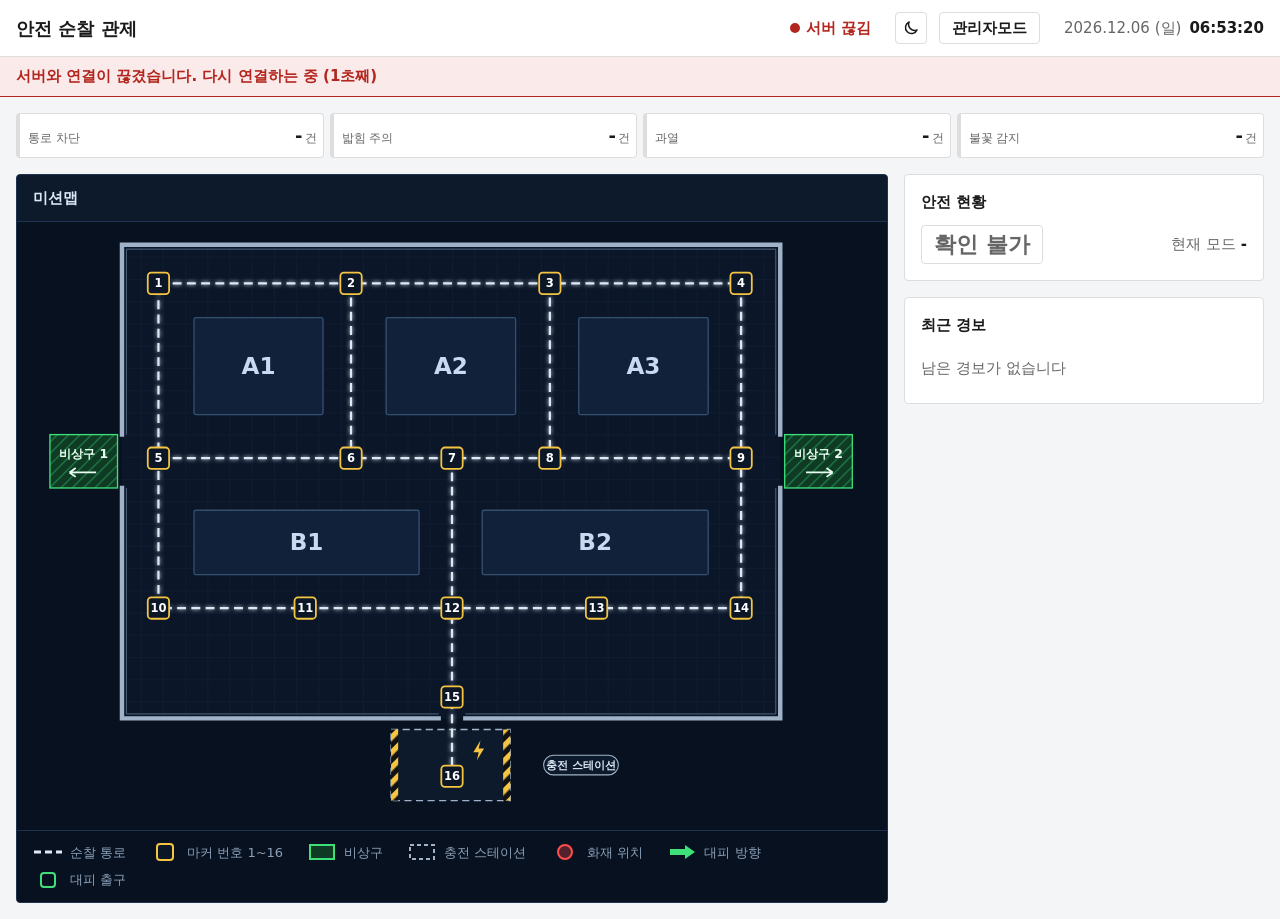
==== commit 9dbfd7f5: "dashboard: 사람 호출(link_alert) 띠, hold server 문구, ONLINE_SEC 7초 (이슈 #39)" ====
--- a/dashboard/index.html
+++ b/dashboard/index.html
@@ -41,6 +41,8 @@
 </nav>
 
 <main class="main">
+<!-- 사람 호출 (이슈 #39): 서버와 끊겨 멈춘 로봇에 사람이 가 보라는 경보. 두 화면 모두 -->
+<div class="link-alerts" id="link-alerts" role="alert" hidden></div>
 <div class="notice" id="notice" hidden></div>
 
 <div class="layout">
--- a/dashboard/css/app.css
+++ b/dashboard/css/app.css
@@ -688,3 +688,11 @@
 .fire-btn:focus-visible { outline: 2px solid var(--text); outline-offset: 2px; }
 .fire-row .check { flex: 0 0 auto; }
 .fire-done { margin: 0 0 var(--gap); color: var(--bad); font-weight: 600; }
+
+/* ---------- 사람 호출 (서버와 끊겨 멈춘 로봇, 이슈 #39) ---------- */
+.link-alerts { margin: 0 0 var(--gap); padding: 10px 14px; border: 1px solid var(--warn); border-left-width: 6px; border-radius: var(--radius); background: var(--warn-bg); color: var(--text); }
+.link-alerts[hidden] { display: none; }
+.link-alerts p { margin: 0; font-size: 15px; }
+.link-alerts p + p { margin-top: 4px; }
+.link-alerts b { color: var(--warn); margin-right: 6px; }
+.robot-cards .call-human { margin-top: 4px; color: var(--warn); font-weight: 700; font-size: 13px; }
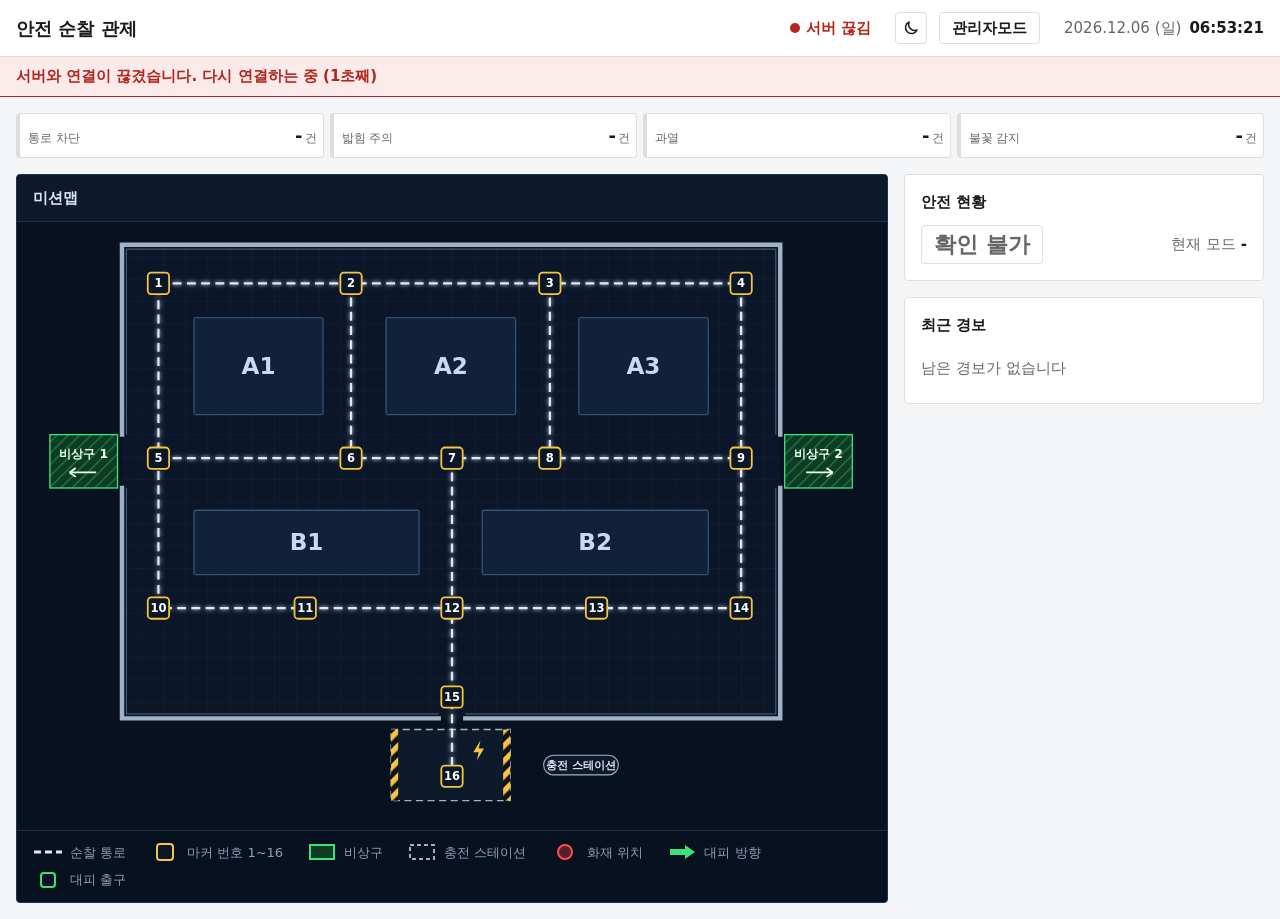
==== commit 1785201d: "Merge pull request #45 from myeongsu-dev/dashboard/fire-sound dashboard: 불꽃 감지 팝업에 화재 확정, 화재 소리 항상, " ====
--- a/dashboard/index.html
+++ b/dashboard/index.html
@@ -41,8 +41,6 @@
 </nav>
 
 <main class="main">
-<!-- 사람 호출 (이슈 #39): 서버와 끊겨 멈춘 로봇에 사람이 가 보라는 경보. 두 화면 모두 -->
-<div class="link-alerts" id="link-alerts" role="alert" hidden></div>
 <div class="notice" id="notice" hidden></div>
 
 <div class="layout">
--- a/dashboard/css/app.css
+++ b/dashboard/css/app.css
@@ -688,11 +688,3 @@
 .fire-btn:focus-visible { outline: 2px solid var(--text); outline-offset: 2px; }
 .fire-row .check { flex: 0 0 auto; }
 .fire-done { margin: 0 0 var(--gap); color: var(--bad); font-weight: 600; }
-
-/* ---------- 사람 호출 (서버와 끊겨 멈춘 로봇, 이슈 #39) ---------- */
-.link-alerts { margin: 0 0 var(--gap); padding: 10px 14px; border: 1px solid var(--warn); border-left-width: 6px; border-radius: var(--radius); background: var(--warn-bg); color: var(--text); }
-.link-alerts[hidden] { display: none; }
-.link-alerts p { margin: 0; font-size: 15px; }
-.link-alerts p + p { margin-top: 4px; }
-.link-alerts b { color: var(--warn); margin-right: 6px; }
-.robot-cards .call-human { margin-top: 4px; color: var(--warn); font-weight: 700; font-size: 13px; }
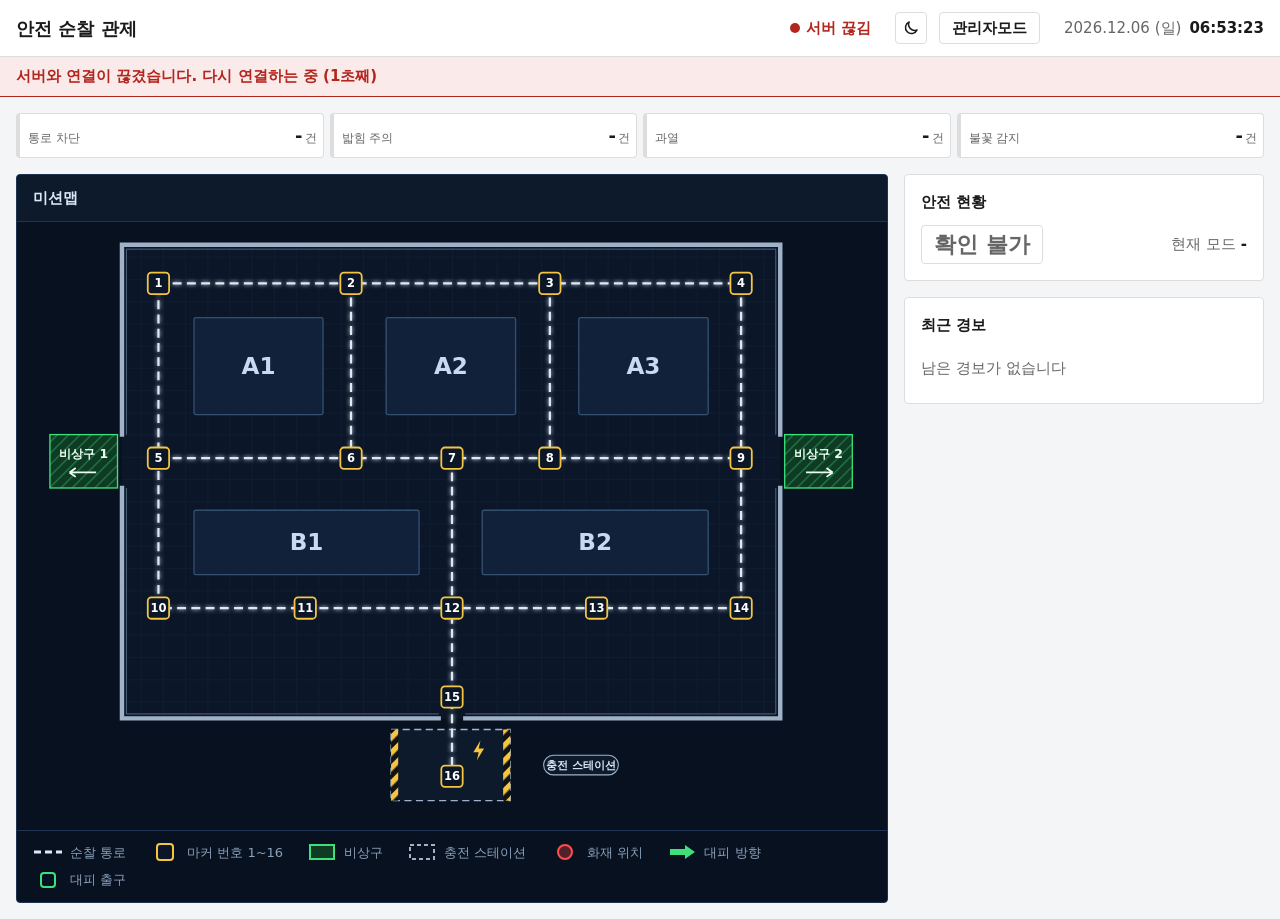
==== commit aabeb2de: "Merge f2101b9516b152c0f7c0d65da7d726c9d97c7cd9 into 690352e69409e2bbb7b6e8b79dfd2e46ec62ced4" ====
--- a/dashboard/index.html
+++ b/dashboard/index.html
@@ -41,6 +41,8 @@
 </nav>
 
 <main class="main">
+<!-- 사람 호출 (이슈 #39): 서버와 끊겨 멈춘 로봇에 사람이 가 보라는 경보. 두 화면 모두 -->
+<div class="link-alerts" id="link-alerts" role="alert" hidden></div>
 <div class="notice" id="notice" hidden></div>
 
 <div class="layout">
--- a/dashboard/css/app.css
+++ b/dashboard/css/app.css
@@ -688,3 +688,11 @@
 .fire-btn:focus-visible { outline: 2px solid var(--text); outline-offset: 2px; }
 .fire-row .check { flex: 0 0 auto; }
 .fire-done { margin: 0 0 var(--gap); color: var(--bad); font-weight: 600; }
+
+/* ---------- 사람 호출 (서버와 끊겨 멈춘 로봇, 이슈 #39) ---------- */
+.link-alerts { margin: 0 0 var(--gap); padding: 10px 14px; border: 1px solid var(--warn); border-left-width: 6px; border-radius: var(--radius); background: var(--warn-bg); color: var(--text); }
+.link-alerts[hidden] { display: none; }
+.link-alerts p { margin: 0; font-size: 15px; }
+.link-alerts p + p { margin-top: 4px; }
+.link-alerts b { color: var(--warn); margin-right: 6px; }
+.robot-cards .call-human { margin-top: 4px; color: var(--warn); font-weight: 700; font-size: 13px; }
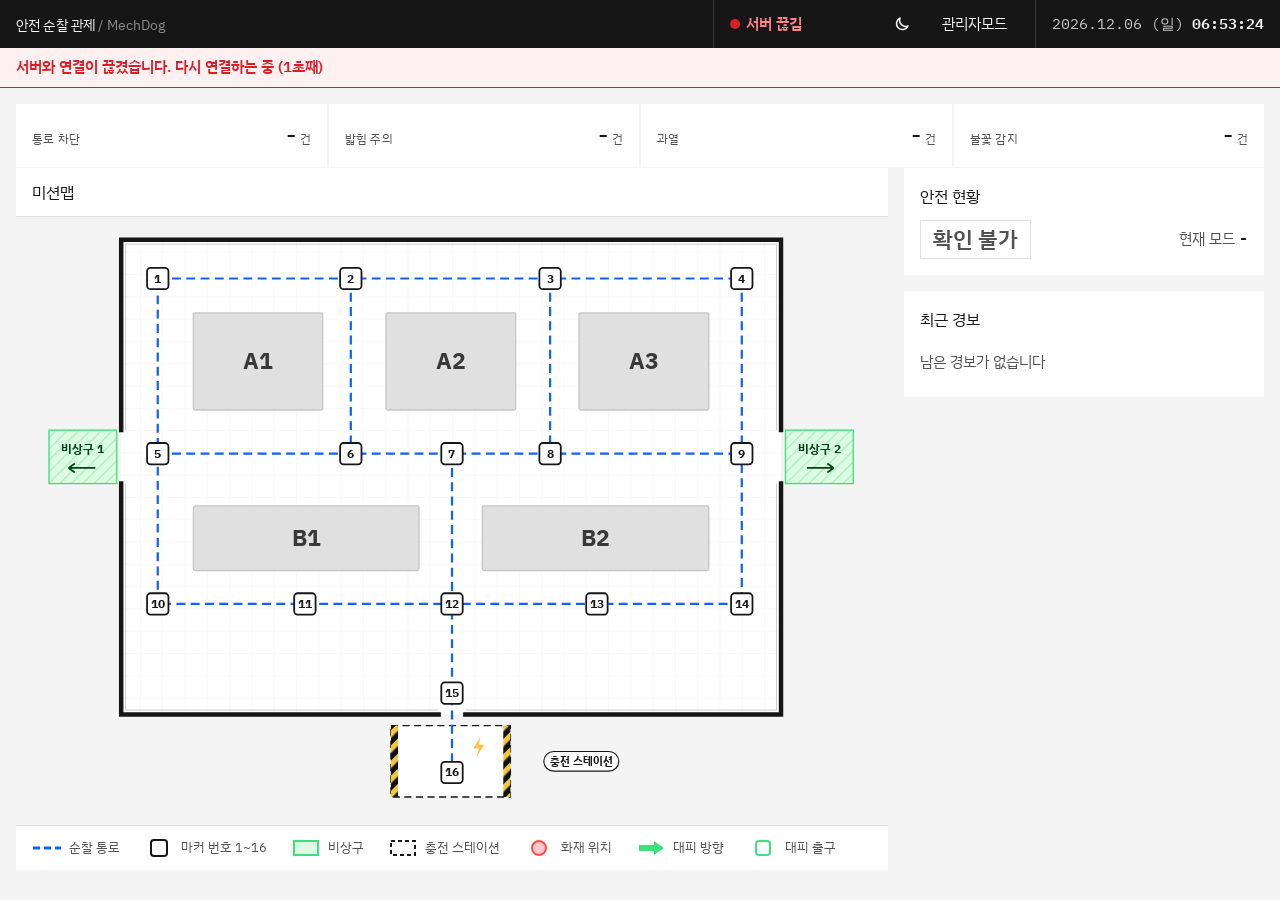
==== commit 71a82618: "dashboard: 기본 화면은 디자인 시안 3(IBM Carbon), 다크 모드는 시안 1(어두운 남색). 달 · 해 버튼으로 바꾸고 브라우저에 기억, 제목 옆 관리자모드는 버튼" ====
--- a/dashboard/index.html
+++ b/dashboard/index.html
@@ -5,6 +5,11 @@
 <meta name="viewport" content="width=device-width, initial-scale=1">
 <title>안전 순찰 관제</title>
 <link rel="stylesheet" href="css/app.css">
+<link rel="stylesheet" href="css/theme.css">
+<script>
+// 다크 모드를 골라 뒀으면 화면을 그리기 전에 켠다 (밝은 화면이 잠깐 비치지 않게). 고르는 버튼은 app.js
+try { if (localStorage.getItem("dash-theme") === "dark") document.documentElement.dataset.theme = "dark"; } catch (e) {}
+</script>
 </head>
 <body>
 <div class="evacuate" id="evacuate" hidden>
@@ -13,7 +18,8 @@
 </div>
 
 <header class="bar">
-  <h1>안전 순찰 관제 <span class="view-name" id="view-name" hidden>관리자모드</span></h1>
+  <!-- brand-mark(방패) · brand-sub(영어 부제)는 다크 모드에서만 보인다 (theme.css) -->
+  <h1><span class="brand-mark" aria-hidden="true"></span><span class="brand-text"><span class="brand-title">안전 순찰 관제</span><span class="brand-sub">MechDog Safety Patrol</span></span> <span class="view-name" id="view-name" hidden>관리자모드</span></h1>
   <div class="conn">
     <!-- 서버 · 로봇 연결을 한 줄로. 문제가 있을 때만 빨강 -->
     <div class="conn-item" id="conn-status">
@@ -21,10 +27,8 @@
       <span class="value">연결 중</span>
     </div>
     <button type="button" class="icon-btn sound-btn off" id="sound" data-sound="1" hidden></button>
-    <!-- 다크 모드: 버튼 자리만 (기능은 나중에) -->
-    <button type="button" class="icon-btn" id="theme" title="다크 모드 (준비 중)" aria-label="다크 모드 (준비 중)">
-      <svg viewBox="0 0 24 24" width="18" height="18" aria-hidden="true"><path d="M20 14.5A8 8 0 0 1 9.5 4a8 8 0 1 0 10.5 10.5z" fill="none" stroke="currentColor" stroke-width="2" stroke-linejoin="round"/></svg>
-    </button>
+    <!-- 다크 모드 켜기 · 끄기 (밝은 화면이면 달, 다크 모드면 해). 아이콘은 app.js가 그린다 -->
+    <button type="button" class="icon-btn" id="theme" data-theme-toggle="1" title="다크 모드" aria-label="다크 모드"></button>
     <a class="bar-btn" id="view-switch" href="?admin">관리자모드</a>
     <div class="clock">
       <span id="date">-</span>
@@ -41,8 +45,6 @@
 </nav>
 
 <main class="main">
-<!-- 사람 호출 (이슈 #39): 서버와 끊겨 멈춘 로봇에 사람이 가 보라는 경보. 두 화면 모두 -->
-<div class="link-alerts" id="link-alerts" role="alert" hidden></div>
 <div class="notice" id="notice" hidden></div>
 
 <div class="layout">
--- a/dashboard/css/app.css
+++ b/dashboard/css/app.css
@@ -25,14 +25,14 @@
 h1, h2 { margin: 0; font-weight: 600; }
 h1 { font-size: 18px; }
 h2 { font-size: 15px; margin-bottom: calc(var(--gap) * 1.5); }
+/* 지금 화면 이름. 버튼("기본모드")과 헷갈리지 않게 테두리 없이 제목 옆 흐린 글자로, 세로줄로만 나눈다 */
 .view-name {
-  margin-left: var(--gap);
-  padding: 1px 8px;
-  border: 1px solid var(--text);
-  border-radius: var(--radius);
-  font-size: 13px;
-  font-weight: 600;
-  vertical-align: middle;
+  margin-left: 10px;
+  padding-left: 10px;
+  border-left: 1px solid var(--line);
+  color: var(--muted);
+  font-size: 15px;
+  font-weight: 400;
 }
 h2 .sub { color: var(--muted); font-weight: 400; }
 ul { list-style: none; margin: 0; padding: 0; }
@@ -647,6 +647,7 @@
   border: 0;
   border-radius: var(--radius);
   background: none;
+  color: var(--text);
   font: inherit;
   font-size: 13px;
   text-align: left;
@@ -688,11 +689,3 @@
 .fire-btn:focus-visible { outline: 2px solid var(--text); outline-offset: 2px; }
 .fire-row .check { flex: 0 0 auto; }
 .fire-done { margin: 0 0 var(--gap); color: var(--bad); font-weight: 600; }
-
-/* ---------- 사람 호출 (서버와 끊겨 멈춘 로봇, 이슈 #39) ---------- */
-.link-alerts { margin: 0 0 var(--gap); padding: 10px 14px; border: 1px solid var(--warn); border-left-width: 6px; border-radius: var(--radius); background: var(--warn-bg); color: var(--text); }
-.link-alerts[hidden] { display: none; }
-.link-alerts p { margin: 0; font-size: 15px; }
-.link-alerts p + p { margin-top: 4px; }
-.link-alerts b { color: var(--warn); margin-right: 6px; }
-.robot-cards .call-human { margin-top: 4px; color: var(--warn); font-weight: 700; font-size: 13px; }
--- a/dashboard/css/theme.css
+++ b/dashboard/css/theme.css
@@ -0,0 +1,284 @@
+/* 화면 테마. 기본(밝은 화면)은 IBM Carbon 시안(디자인 시안 3), 다크 모드는 어두운 남색 관제실 시안(시안 1).
+   위 막대의 달 · 해 버튼으로 바꾸고, 고른 것은 이 브라우저에 기억한다 (html의 data-theme="dark").
+   app.css 뒤에 읽는다. 글꼴은 인터넷이 안 되면 기본 글꼴로 나온다 */
+@import url("https://fonts.googleapis.com/css2?family=IBM+Plex+Sans+KR:wght@300;400;600&family=IBM+Plex+Mono:wght@400;600&family=Noto+Sans+KR:wght@400;500;700&display=swap");
+
+/* 지도 색 · 아이콘을 테마가 바꿀 수 있게 이어 주는 곳. 변수가 없으면 원래 색 그대로 */
+
+/* ---------- 지도 색 (map.js가 SVG 속성으로 넣은 색을 CSS 변수로) ---------- */
+svg [fill="#08111f"] { fill: var(--map-bg, #08111f); }
+svg [fill="#0b1729"] { fill: var(--map-floor, #0b1729); }
+svg [stroke="#13233a"] { stroke: var(--map-grid, #13233a); }
+svg [stroke="#9fb2c8"] { stroke: var(--map-wall, #9fb2c8); }
+svg [stroke="#5b6f88"] { stroke: var(--map-wall2, #5b6f88); }
+svg [fill="#11213a"] { fill: var(--map-rack, #11213a); }
+svg [stroke="#34506f"] { stroke: var(--map-rack-line, #34506f); }
+svg text[fill="#c9daf0"] { fill: var(--map-rack-text, #c9daf0); }
+svg [stroke="#dfe9f5"] { stroke: var(--map-path, #dfe9f5); filter: var(--map-path-glow, url(#map-glow)); }
+svg [fill="#0b1626"] { fill: var(--map-marker, #0b1626); }
+svg rect[stroke="#f5c542"] { stroke: var(--map-marker-line, #f5c542); }
+svg text[fill="#fff"] { fill: var(--map-marker-text, #fff); }
+svg [fill="#0d1a2c"] { fill: var(--map-pill, #0d1a2c); }
+svg text[fill="#dbe7f5"] { fill: var(--map-pill-text, #dbe7f5); }
+svg [fill="#062033"] { fill: var(--map-robot, #062033); }
+svg .robot text { fill: var(--map-robot-text, #fff); }
+.map-panel { background: var(--map-bg, #08111f); }
+
+/* ---------- 제목 옆 표시와 영어 부제 (테마가 켤 때만) ---------- */
+.brand-mark, .brand-sub { display: none; }
+
+/* ---------- 아이콘 (테마가 .kpi::before 등에서 mask로 씀) ---------- */
+.kpi[data-k="patrol"] { --icon: url("data:image/svg+xml,%3Csvg xmlns='http://www.w3.org/2000/svg' viewBox='0 0 24 24' fill='none' stroke='black' stroke-width='2' stroke-linecap='round' stroke-linejoin='round'%3E%3Ccircle cx='12' cy='12' r='9'/%3E%3Cpath d='M8 12.5l2.5 2.5L16 9.5'/%3E%3C/svg%3E"); }
+.kpi[data-k="dock"] { --icon: url("data:image/svg+xml,%3Csvg xmlns='http://www.w3.org/2000/svg' viewBox='0 0 24 24' fill='none' stroke='black' stroke-width='2' stroke-linecap='round' stroke-linejoin='round'%3E%3Cpath d='M13 2L4 14h7l-1 8 9-12h-7z'/%3E%3C/svg%3E"); }
+.kpi[data-k="check"] { --icon: url("data:image/svg+xml,%3Csvg xmlns='http://www.w3.org/2000/svg' viewBox='0 0 24 24' fill='none' stroke='black' stroke-width='2' stroke-linecap='round' stroke-linejoin='round'%3E%3Ccircle cx='11' cy='11' r='7'/%3E%3Cpath d='M20 20l-4-4'/%3E%3C/svg%3E"); }
+.kpi[data-k="obstacle"] { --icon: url("data:image/svg+xml,%3Csvg xmlns='http://www.w3.org/2000/svg' viewBox='0 0 24 24' fill='none' stroke='black' stroke-width='2' stroke-linecap='round' stroke-linejoin='round'%3E%3Ccircle cx='12' cy='12' r='9'/%3E%3Cpath d='M5.6 5.6l12.8 12.8'/%3E%3C/svg%3E"); }
+.kpi[data-k="floor_object"] { --icon: url("data:image/svg+xml,%3Csvg xmlns='http://www.w3.org/2000/svg' viewBox='0 0 24 24' fill='none' stroke='black' stroke-width='2' stroke-linecap='round' stroke-linejoin='round'%3E%3Cpath d='M12 3L2 20h20z'/%3E%3Cpath d='M12 10v4M12 17v.5'/%3E%3C/svg%3E"); }
+.kpi[data-k="heat"] { --icon: url("data:image/svg+xml,%3Csvg xmlns='http://www.w3.org/2000/svg' viewBox='0 0 24 24' fill='none' stroke='black' stroke-width='2' stroke-linecap='round' stroke-linejoin='round'%3E%3Cpath d='M14 14.8V4a2 2 0 0 0-4 0v10.8a4 4 0 1 0 4 0z'/%3E%3C/svg%3E"); }
+.kpi[data-k="flame"] { --icon: url("data:image/svg+xml,%3Csvg xmlns='http://www.w3.org/2000/svg' viewBox='0 0 24 24' fill='none' stroke='black' stroke-width='2' stroke-linecap='round' stroke-linejoin='round'%3E%3Cpath d='M12 22c4 0 7-2.7 7-6.5 0-3-2-5.5-3.5-7-.4 2-1.5 3-2.5 3 .5-3-1-6-4-8.5.3 3.5-4 6-4 11.5C5 19.3 8 22 12 22z'/%3E%3C/svg%3E"); }
+.tab[data-tab="live"] { --icon: url("data:image/svg+xml,%3Csvg xmlns='http://www.w3.org/2000/svg' viewBox='0 0 24 24' fill='none' stroke='black' stroke-width='2' stroke-linecap='round' stroke-linejoin='round'%3E%3Cpath d='M3 11l9-7 9 7v9a1 1 0 0 1-1 1h-5v-6H9v6H4a1 1 0 0 1-1-1z'/%3E%3C/svg%3E"); }
+.tab[data-tab="records"] { --icon: url("data:image/svg+xml,%3Csvg xmlns='http://www.w3.org/2000/svg' viewBox='0 0 24 24' fill='none' stroke='black' stroke-width='2' stroke-linecap='round' stroke-linejoin='round'%3E%3Cpath d='M9 6h11M9 12h11M9 18h11M4 6h.5M4 12h.5M4 18h.5'/%3E%3C/svg%3E"); }
+.brand-mark { --icon: url("data:image/svg+xml,%3Csvg xmlns='http://www.w3.org/2000/svg' viewBox='0 0 24 24' fill='none' stroke='black' stroke-width='2' stroke-linecap='round' stroke-linejoin='round'%3E%3Cpath d='M12 3l8 3v6c0 4.5-3.4 8.2-8 9-4.6-.8-8-4.5-8-9V6z'/%3E%3Cpath d='M8.5 12l2.5 2.5 4.5-5'/%3E%3C/svg%3E"); }
+
+/* 로봇 표시 테두리 (연결 · 끊김 · 멈춤) */
+svg .robot [stroke="#3ee0ff"] { stroke: var(--map-robot-line, #3ee0ff); }
+svg [stroke="#eafff1"] { stroke: var(--map-exit-text, #eafff1); }
+svg text[fill="#eafff1"] { fill: var(--map-exit-text, #eafff1); }
+/* 비상구 빗금 */
+svg [fill="#0f3a24"] { fill: var(--map-exit-a, #0f3a24); }
+svg [stroke="#1f7a45"] { stroke: var(--map-exit-b, #1f7a45); }
+
+/* ==================== 기본: IBM Carbon (시안 3) ==================== */
+html:not([data-theme="dark"]) {
+  --bg: #f4f4f4;
+  --panel: #ffffff;
+  --text: #161616;
+  --muted: #525252;
+  --line: #e0e0e0;
+  --ok: #24a148;
+  --bad: #da1e28;
+  --bad-bg: #fff1f1;
+  --warn: #8e6a00;
+  --warn-bg: #fcf4d6;
+  --radius: 0px;
+  --accent: #0f62fe;
+  --map-bg: #f4f4f4;
+  --map-floor: #ffffff;
+  --map-grid: #f0f0f0;
+  --map-wall: #161616;
+  --map-wall2: #c6c6c6;
+  --map-rack: #e0e0e0;
+  --map-rack-line: #c6c6c6;
+  --map-rack-text: #393939;
+  --map-path: #0f62fe;
+  --map-path-glow: none;
+  --map-marker: #ffffff;
+  --map-marker-line: #161616;
+  --map-marker-text: #161616;
+  --map-pill: #ffffff;
+  --map-pill-text: #161616;
+  --map-robot: #161616;
+  --map-robot-text: #ffffff;
+  --map-robot-line: #0f62fe;
+  --map-exit-a: #defbe6;
+  --map-exit-b: #a7f0ba;
+  --map-exit-text: #044317;
+}
+html:not([data-theme="dark"]) body { font-family: "IBM Plex Sans KR", "IBM Plex Sans", system-ui, sans-serif; }
+html:not([data-theme="dark"]) b, html:not([data-theme="dark"]) .kpi b, html:not([data-theme="dark"]) #time, html:not([data-theme="dark"]) .clock { font-family: "IBM Plex Mono", monospace; }
+/* Carbon UI shell: 검은 위 막대 */
+html:not([data-theme="dark"]) .bar { background: #161616; color: #f4f4f4; border-bottom: 0; padding: 0 0 0 16px; min-height: 48px; }
+html:not([data-theme="dark"]) h1 { font-size: 14px; font-weight: 400; letter-spacing: 0.01em; }
+html:not([data-theme="dark"]) h1 .brand-title::after { content: " / MechDog"; color: #8d8d8d; }
+html:not([data-theme="dark"]) .view-name { border-color: #8d8d8d; color: #f4f4f4; font-weight: 400; }
+html:not([data-theme="dark"]) .conn { gap: 0; }
+html:not([data-theme="dark"]) .conn > * { padding: 0 16px; border-left: 1px solid #393939; min-height: 48px; display: flex; align-items: center; }
+html:not([data-theme="dark"]) .conn-item .label { color: #c6c6c6; }
+html:not([data-theme="dark"]) .conn-item .value { color: #f4f4f4; }
+html:not([data-theme="dark"]) .sound-btn, html:not([data-theme="dark"]) .bar-btn { border: 0; border-radius: 0; background: transparent; color: #f4f4f4; font-weight: 400; }
+html:not([data-theme="dark"]) .sound-btn.off { background: transparent; color: #f1c21b; }
+html:not([data-theme="dark"]) .bar-btn:hover, html:not([data-theme="dark"]) .sound-btn:hover { background: #393939; }
+html:not([data-theme="dark"]) .clock { color: #c6c6c6; }
+html:not([data-theme="dark"]) .clock #time { color: #f4f4f4; }
+/* Carbon side nav */
+html:not([data-theme="dark"]) .tabs { background: #ffffff; border-right: 1px solid var(--line); padding: 16px 0; gap: 0; }
+html:not([data-theme="dark"]) .tab { border-radius: 0; padding: 12px 16px; color: var(--muted); font-weight: 400; }
+html:not([data-theme="dark"]) .tab:hover { background: #e8e8e8; color: var(--text); }
+html:not([data-theme="dark"]) .tab.on { background: #e0e0e0; color: var(--text); font-weight: 600; box-shadow: inset 3px 0 0 var(--accent); }
+html:not([data-theme="dark"]) .badge { border-radius: 0; background: var(--bad); }
+/* 칸: 그림자 없이 회색 층 */
+html:not([data-theme="dark"]) .layout { gap: 1px 16px; }
+html:not([data-theme="dark"]) .kpis { gap: 1px; background: var(--line); }
+html:not([data-theme="dark"]) .kpi { border: 0; border-radius: 0; border-left: 0; border-bottom: 3px solid transparent; padding: 12px 16px; }
+html:not([data-theme="dark"]) .kpi.group-end { margin-right: 16px; }
+html:not([data-theme="dark"]) .kpi-label { font-size: 12px; letter-spacing: 0.32px; }
+html:not([data-theme="dark"]) .kpi b { font-size: 24px; font-weight: 400; }
+html:not([data-theme="dark"]) .kpi.ok { border-bottom-color: var(--ok); }
+html:not([data-theme="dark"]) .kpi.warn { border-bottom-color: #f1c21b; }
+html:not([data-theme="dark"]) .kpi.bad { border-bottom-color: var(--bad); }
+html:not([data-theme="dark"]) .panel, html:not([data-theme="dark"]) .map-panel { border: 0; border-radius: 0; }
+html:not([data-theme="dark"]) h2 { font-size: 16px; font-weight: 400; }
+html:not([data-theme="dark"]) .map-panel { color: var(--text); }
+html:not([data-theme="dark"]) .map-panel h2 { background: #ffffff; border-bottom: 1px solid var(--line); color: var(--text); font-size: 16px; font-weight: 400; }
+html:not([data-theme="dark"]) .legend { background: #ffffff; border-top: 1px solid var(--line); color: var(--muted); }
+html:not([data-theme="dark"]) .level { border-radius: 0; font-weight: 600; }
+html:not([data-theme="dark"]) .robot-cards li { border-radius: 0; border: 0; background: #f4f4f4; }
+html:not([data-theme="dark"]) .robot-cards li.stopped { background: var(--warn-bg); box-shadow: inset 3px 0 0 #f1c21b; }
+html:not([data-theme="dark"]) .robot-cards li.bad { box-shadow: inset 3px 0 0 var(--bad); }
+html:not([data-theme="dark"]) .alert-btn:hover { background: #e8e8e8; }
+/* 버튼: 사각 파랑 */
+html:not([data-theme="dark"]) .popup { border-radius: 0; border-top-width: 3px; }
+html:not([data-theme="dark"]) .photo.none { border-radius: 0; }
+html:not([data-theme="dark"]) .check, html:not([data-theme="dark"]) .popup .check { background: var(--accent); border-color: var(--accent); border-radius: 0; font-weight: 400; text-align: left; }
+html:not([data-theme="dark"]) .check-row .check.false-alarm { background: #393939; border-color: #393939; color: #fff; }
+html:not([data-theme="dark"]) .popup-close { border-radius: 0; border: 0; background: transparent; color: var(--accent); text-align: left; }
+html:not([data-theme="dark"]) .kpi-pick { border-radius: 0; border-color: var(--line); box-shadow: 0 2px 6px rgba(0, 0, 0, 0.3); }
+html:not([data-theme="dark"]) .login { border-radius: 0; border-top-color: var(--accent); }
+html:not([data-theme="dark"]) .login input { border: 0; border-bottom: 1px solid #8d8d8d; background: #f4f4f4; border-radius: 0; }
+html:not([data-theme="dark"]) .login-btn { border-radius: 0; background: var(--accent); border-color: var(--accent); }
+/* 로봇 칸 · 경보 칸 사이에 회색 바탕이 비치지 않게 */
+html:not([data-theme="dark"]) .kpis { background: transparent; gap: 2px; }
+
+/* ==================== 다크 모드: 어두운 남색 관제실 (시안 1) ==================== */
+html[data-theme="dark"] {
+  --bg: #0a1120;
+  --panel: #0f1a2e;
+  --text: #e6eefb;
+  --muted: #8fa3c0;
+  --line: #1f3557;
+  --ok: #34d399;
+  --bad: #ff5a6a;
+  --bad-bg: rgba(255, 90, 106, 0.12);
+  --warn: #fbbf24;
+  --warn-bg: rgba(251, 191, 36, 0.1);
+  --radius: 10px;
+  --accent: #38bdf8;
+  --glow: 0 0 0 1px rgba(56, 189, 248, 0.08), 0 8px 24px rgba(0, 0, 0, 0.35);
+  /* 지도는 원래 어두운 화면 그대로, 테두리만 조금 더 밝게 */
+  --map-bg: #0b1426;
+  --map-floor: #0e1a30;
+}
+html[data-theme="dark"] body {
+  background: radial-gradient(1200px 600px at 20% -10%, #13284a 0%, transparent 60%), var(--bg);
+  font-family: "Noto Sans KR", system-ui, sans-serif;
+}
+/* 위 막대 */
+html[data-theme="dark"] .bar { background: #0b1527; border-bottom: 1px solid var(--line); padding: 12px 20px; }
+html[data-theme="dark"] h1 { display: flex; align-items: center; gap: 12px; font-size: 20px; }
+html[data-theme="dark"] .brand-mark { display: block; width: 34px; height: 34px; background: var(--accent); -webkit-mask: var(--icon) center / contain no-repeat; mask: var(--icon) center / contain no-repeat; }
+html[data-theme="dark"] .brand-text { display: flex; flex-direction: column; line-height: 1.2; }
+html[data-theme="dark"] .brand-sub { display: block; color: var(--muted); font-size: 12px; font-weight: 400; letter-spacing: 0.02em; }
+html[data-theme="dark"] .view-name { border-color: #6d5dfc; background: rgba(109, 93, 252, 0.15); color: #c9c2ff; border-radius: 8px; padding: 3px 10px; }
+html[data-theme="dark"] .conn-item .label { color: var(--muted); }
+html[data-theme="dark"] .ok > .dot { background: var(--ok); box-shadow: 0 0 8px var(--ok); }
+html[data-theme="dark"] .bad > .dot { background: var(--bad); box-shadow: 0 0 8px var(--bad); }
+html[data-theme="dark"] .sound-btn, html[data-theme="dark"] .bar-btn { background: #12203a; border-color: var(--line); color: var(--text); border-radius: 8px; }
+html[data-theme="dark"] .bar-btn:hover { background: #172a4b; }
+html[data-theme="dark"] .sound-btn.off { background: rgba(251, 191, 36, 0.12); border-color: rgba(251, 191, 36, 0.5); color: var(--warn); }
+html[data-theme="dark"] .clock #time { color: #fff; font-size: 18px; }
+/* 왼쪽 탭 */
+html[data-theme="dark"] .tabs { background: #0b1527; border-right: 1px solid var(--line); padding: 18px 10px; gap: 6px; }
+html[data-theme="dark"] .tab { justify-content: flex-start; gap: 12px; padding: 12px 14px; border-radius: 10px; color: #b7c6dc; font-weight: 500; }
+html[data-theme="dark"] .tab::before { content: ""; width: 20px; height: 20px; flex: none; background: currentColor; -webkit-mask: var(--icon) center / contain no-repeat; mask: var(--icon) center / contain no-repeat; }
+html[data-theme="dark"] .tab .badge { margin-left: auto; }
+html[data-theme="dark"] .tab:hover { background: #12203a; color: #fff; }
+html[data-theme="dark"] .tab.on { background: linear-gradient(90deg, rgba(56, 189, 248, 0.25), rgba(56, 189, 248, 0.05)); color: #fff; box-shadow: inset 3px 0 0 var(--accent); }
+/* 요약 줄: 아이콘 + 이름/숫자 */
+html[data-theme="dark"] .kpi {
+  position: relative;
+  align-items: center;
+  padding: 12px 14px 12px 58px;
+  background: linear-gradient(180deg, #11203a, #0e1930);
+  border: 1px solid var(--line);
+  border-left-width: 1px;
+  border-radius: 12px;
+  box-shadow: var(--glow);
+}
+html[data-theme="dark"] .kpi::before {
+  content: "";
+  position: absolute;
+  left: 14px;
+  top: 50%;
+  width: 30px;
+  height: 30px;
+  transform: translateY(-50%);
+  background: #6f86a8;
+  -webkit-mask: var(--icon) center / contain no-repeat;
+  mask: var(--icon) center / contain no-repeat;
+}
+html[data-theme="dark"] .kpi[data-k="patrol"]::before { background: var(--ok); }
+html[data-theme="dark"] .kpi[data-k="dock"]::before { background: var(--accent); }
+html[data-theme="dark"] .kpi-label { color: var(--muted); }
+html[data-theme="dark"] .kpi b { color: #fff; font-size: 24px; }
+html[data-theme="dark"] .kpi.ok { border-color: var(--line); }
+html[data-theme="dark"] .kpi.warn { border-color: rgba(251, 191, 36, 0.7); background: linear-gradient(180deg, rgba(251, 191, 36, 0.14), rgba(251, 191, 36, 0.04)); box-shadow: 0 0 16px rgba(251, 191, 36, 0.18); }
+html[data-theme="dark"] .kpi.warn::before { background: var(--warn); }
+html[data-theme="dark"] .kpi.bad { border-color: rgba(255, 90, 106, 0.8); background: linear-gradient(180deg, rgba(255, 90, 106, 0.18), rgba(255, 90, 106, 0.05)); box-shadow: 0 0 16px rgba(255, 90, 106, 0.22); }
+html[data-theme="dark"] .kpi.bad::before { background: var(--bad); }
+html[data-theme="dark"] .kpi-btn:hover { box-shadow: 0 0 0 1px var(--accent), 0 0 18px rgba(56, 189, 248, 0.3); }
+/* 칸 */
+html[data-theme="dark"] .panel { background: linear-gradient(180deg, #0f1b31, #0d172a); border: 1px solid var(--line); border-radius: 14px; box-shadow: var(--glow); }
+html[data-theme="dark"] h2 { font-size: 17px; }
+html[data-theme="dark"] .map-panel { border: 1px solid var(--line); border-radius: 14px; box-shadow: var(--glow); }
+html[data-theme="dark"] .map-panel h2 { background: #0d1830; font-size: 17px; }
+html[data-theme="dark"] .level.safe { color: var(--ok); border-color: var(--ok); background: rgba(52, 211, 153, 0.1); }
+html[data-theme="dark"] .level.caution { color: var(--warn); border-color: var(--warn); }
+html[data-theme="dark"] .level { border-radius: 10px; }
+html[data-theme="dark"] .robot-cards li { background: #0c1628; border-color: var(--line); border-radius: 10px; }
+html[data-theme="dark"] .robot-cards li.stopped { background: rgba(251, 191, 36, 0.08); border-color: rgba(251, 191, 36, 0.6); }
+html[data-theme="dark"] .robot-cards li.bad { background: rgba(255, 90, 106, 0.08); }
+html[data-theme="dark"] .alerts li { border-color: var(--line); }
+html[data-theme="dark"] .alert-btn { border-radius: 8px; }
+html[data-theme="dark"] .alert-btn:hover { background: #12203a; }
+html[data-theme="dark"] .history th, html[data-theme="dark"] .history td { border-color: var(--line); }
+html[data-theme="dark"] .row-btn { color: #9cc8ff; }
+html[data-theme="dark"] .photo-btn { border-color: var(--line); color: var(--text); }
+html[data-theme="dark"] .stat-table th { color: var(--muted); }
+/* 팝업 · 버튼 */
+html[data-theme="dark"] .popup-wrap { background: rgba(3, 8, 18, 0.7); }
+html[data-theme="dark"] .popup { background: #0f1b31; border: 1px solid var(--line); border-top-width: 4px; border-radius: 14px; box-shadow: 0 20px 60px rgba(0, 0, 0, 0.6); }
+html[data-theme="dark"] .photo.none { background: #0b1527; border-color: var(--line); }
+html[data-theme="dark"] .popup .check, html[data-theme="dark"] .check { background: linear-gradient(180deg, #2b6de0, #1f55b8); border-color: #3b7cf0; color: #fff; border-radius: 10px; }
+html[data-theme="dark"] .check-row .check.false-alarm { background: transparent; color: var(--text); border-color: var(--line); }
+html[data-theme="dark"] .popup-close { background: transparent; border-color: var(--line); color: var(--muted); border-radius: 10px; }
+html[data-theme="dark"] .done-text { border-color: var(--line); }
+html[data-theme="dark"] .kpi-pick { background: #0f1b31; border-color: var(--accent); border-radius: 10px; }
+html[data-theme="dark"] .kpi-pick button:hover { background: #172a4b; }
+html[data-theme="dark"] .login { background: #0f1b31; border-top-color: var(--accent); }
+html[data-theme="dark"] .login input { background: #0b1527; color: var(--text); border-color: var(--line); }
+html[data-theme="dark"] .login-btn { background: var(--accent); border-color: var(--accent); color: #04111d; }
+/* 아이콘 칸은 좁아서 이름 위, 숫자 아래 (참고 이미지처럼) */
+html[data-theme="dark"] .kpi { flex-wrap: wrap; align-content: center; row-gap: 0; }
+html[data-theme="dark"] .kpi-label { flex-basis: 100%; margin-right: 0; font-size: 12px; }
+/* 탭 글자가 한 줄에 들어가게 */
+html[data-theme="dark"] .shell.has-tabs { grid-template-columns: 200px minmax(0, 1fr); }
+html[data-theme="dark"] .tab { white-space: nowrap; }
+
+/* ==================== 시안 뒤에 생긴 것들 (아이콘 버튼, 화면 이름, 종류 버튼 · 쪽 번호) ==================== */
+/* 기본(Carbon): 검은 위 막대 안의 아이콘 버튼은 칸 하나씩 */
+html:not([data-theme="dark"]) .icon-btn { width: 48px; height: 48px; border: 0; border-radius: 0; background: transparent; color: #f4f4f4; }
+html:not([data-theme="dark"]) .icon-btn:hover { background: #393939; }
+html:not([data-theme="dark"]) .icon-btn:focus-visible,
+html:not([data-theme="dark"]) .bar-btn:focus-visible { outline: 2px solid #ffffff; outline-offset: -2px; }
+html:not([data-theme="dark"]) .sound-btn.off { color: #f1c21b; }
+html:not([data-theme="dark"]) .conn > .icon-btn { padding: 0; justify-content: center; }
+html:not([data-theme="dark"]) .conn-item.bad .value { color: #ff8389; }
+html:not([data-theme="dark"]) .bar-btn { display: flex; align-items: center; height: 48px; }
+/* 화면 이름은 버튼이 아니라 제목 옆 흐린 글자 */
+html:not([data-theme="dark"]) .view-name { border: 0; border-left: 1px solid #525252; color: #a8a8a8; font-size: 14px; }
+html:not([data-theme="dark"]) .chip.on,
+html:not([data-theme="dark"]) .pg.on { background: var(--accent); border-color: var(--accent); color: #ffffff; }
+
+/* 다크 모드 */
+html[data-theme="dark"] .icon-btn { background: #12203a; border-color: var(--line); color: var(--text); border-radius: 8px; }
+html[data-theme="dark"] .icon-btn:hover { background: #172a4b; }
+html[data-theme="dark"] .icon-btn:focus-visible,
+html[data-theme="dark"] .bar-btn:focus-visible,
+html[data-theme="dark"] .tab:focus-visible { outline-color: var(--accent); }
+/* 시안 1의 보라 알약 대신, 버튼과 헷갈리지 않게 흐린 글자 */
+html[data-theme="dark"] .view-name { padding: 0 0 0 12px; border: 0; border-left: 1px solid var(--line); border-radius: 0; background: none; color: var(--muted); font-size: 15px; font-weight: 400; }
+html[data-theme="dark"] .chip,
+html[data-theme="dark"] .pg { background: #0c1628; }
+html[data-theme="dark"] .chip.on,
+html[data-theme="dark"] .pg.on { background: var(--accent); border-color: var(--accent); color: #04111d; }
+html[data-theme="dark"] .pg:hover:not(:disabled) { background: #172a4b; }
+html[data-theme="dark"] .hist-box thead th { background: #0f1b31; }
